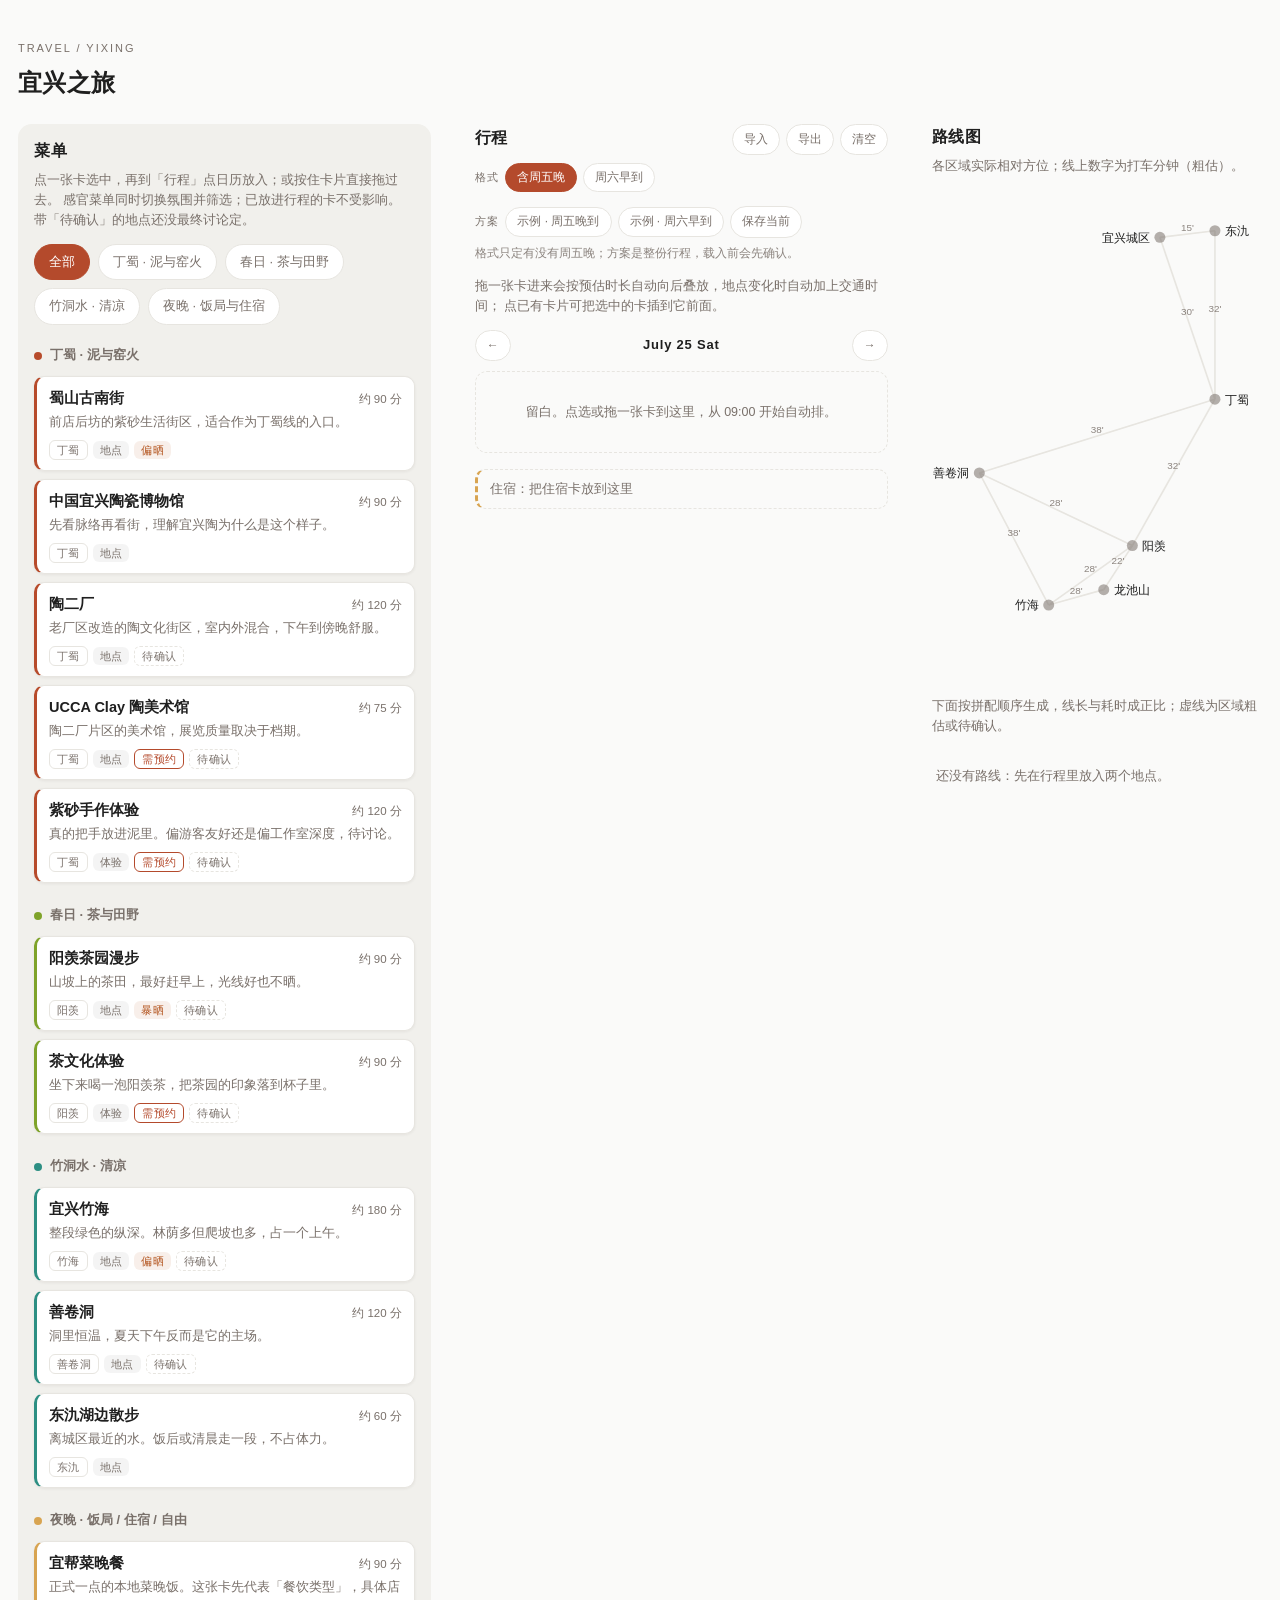
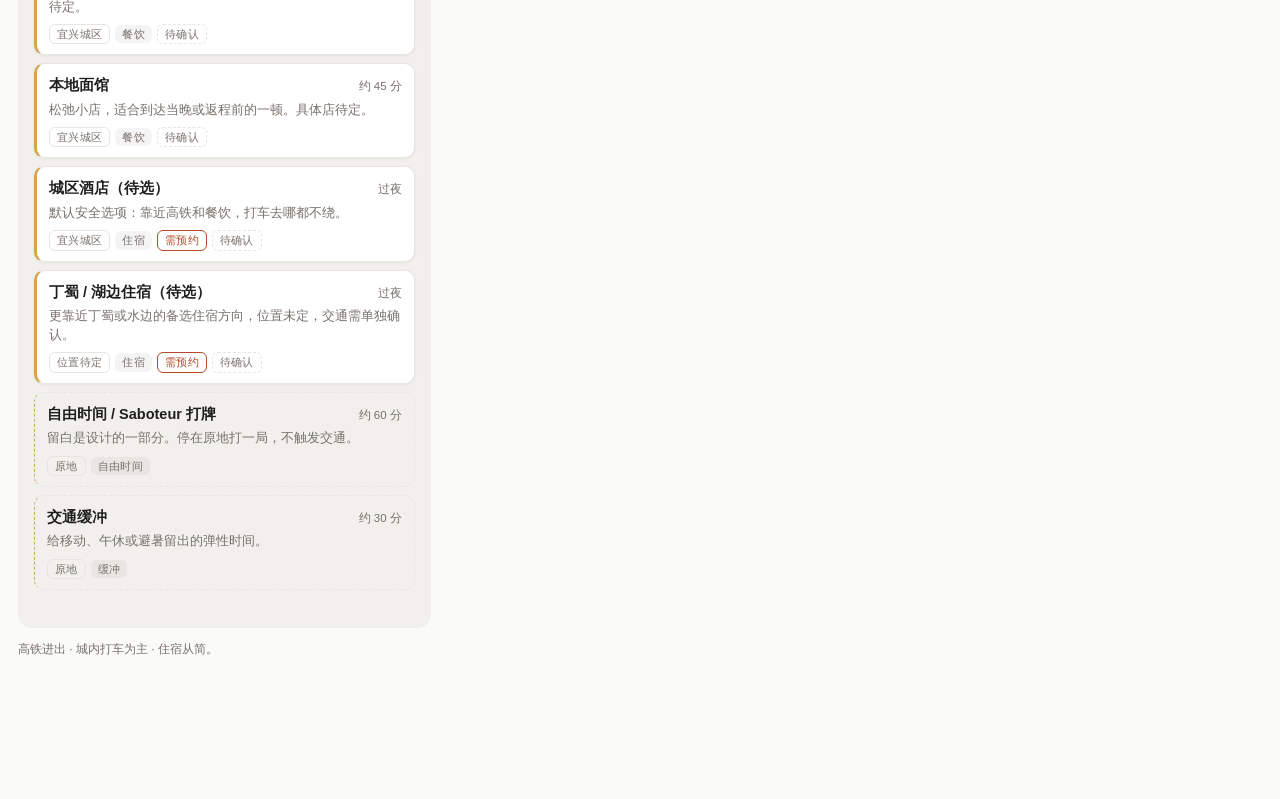
==== yixing/index.html @ 5218bd80 "Give bottom-aligned meta chips breathing room from the block edge Chips no longer sit flush against " ====
<!DOCTYPE html>
<html lang="zh-CN">
<head>
<meta charset="utf-8">
<meta name="viewport" content="width=device-width, initial-scale=1, viewport-fit=cover">
<title>宜兴之旅</title>
<meta name="description" content="宜兴四人行的行程拼配工具：自己选卡、自己拼、看看动线顺不顺。">
<link rel="stylesheet" href="styles.css?v=7">
</head>
<body data-view="intro">

<header class="site-header">
  <div class="container">
    <p class="kicker">travel / yixing</p>
    <h1>宜兴之旅</h1>
  </div>
</header>

<main class="layout container">

  <section id="view-intro" class="view view-intro" aria-label="简介">
    <p class="intro-lead">
      地点、体验、饭局、住宿和留白都做成了卡片，四个人自己拼。
    </p>

    <h2>四种感官入口</h2>
    <ul class="intro-themes">
      <li data-card-theme="dingshu" data-theme-go="dingshu"><strong>丁蜀 · 泥与窑火</strong>紫砂、老街、窑坊</li>
      <li data-card-theme="spring" data-theme-go="spring"><strong>春日 · 茶与田野</strong>阳羡茶、茶园、山坡</li>
      <li data-card-theme="bamboo-water" data-theme-go="bamboo-water"><strong>竹洞水 · 清凉</strong>竹海、溶洞、湖边</li>
      <li data-card-theme="night" data-theme-go="night"><strong>夜晚 · 饭局与住宿</strong>本地菜、夜茶、住宿</li>
    </ul>

    <h2>怎么用</h2>
    <ol class="intro-steps">
      <li>在「菜单」点一张卡，或按住直接拖。</li>
      <li>到「行程」放进日历，时长和交通会自动排。</li>
      <li>在「路线图」看看动线顺不顺；时间都是粗估。</li>
    </ol>
    <button type="button" class="primary-btn" data-goto="pool">开始拼</button>
  </section>

  <section id="view-pool" class="view pool-section" aria-label="菜单">
    <div class="section-head">
      <h2>菜单</h2>
    </div>
    <p class="section-note">
      点一张卡选中，再到「行程」点日历放入；或按住卡片直接拖过去。
      感官菜单同时切换氛围并筛选；已放进行程的卡不受影响。
      带「待确认」的地点还没最终讨论定。
    </p>
    <nav class="theme-menu" id="theme-menu" aria-label="感官菜单">
      <button type="button" data-filter-all>全部</button>
      <button type="button" data-theme-btn="dingshu">丁蜀 · 泥与窑火</button>
      <button type="button" data-theme-btn="spring">春日 · 茶与田野</button>
      <button type="button" data-theme-btn="bamboo-water">竹洞水 · 清凉</button>
      <button type="button" data-theme-btn="night">夜晚 · 饭局与住宿</button>
    </nav>
    <div id="card-pool"></div>
  </section>

  <section id="view-plan" class="view plan-section" aria-label="行程">
    <div class="section-head">
      <h2>行程</h2>
      <div class="plan-actions">
        <button type="button" id="import-btn" class="ghost-btn">导入</button>
        <button type="button" id="export-btn" class="ghost-btn">导出</button>
        <button type="button" id="reset-btn" class="ghost-btn">清空</button>
        <input type="file" id="import-file" accept="application/json,.json" hidden>
      </div>
    </div>
    <div class="template-row">
      <span class="template-label">格式</span>
      <span id="format-buttons">
        <button type="button" data-format="fri">含周五晚</button>
        <button type="button" data-format="sat">周六早到</button>
      </span>
    </div>
    <div class="template-row">
      <span class="template-label">方案</span>
      <span id="preset-buttons"></span>
      <button type="button" id="save-plan-btn" class="ghost-btn">保存当前</button>
      <span class="template-note">格式只定有没有周五晚；方案是整份行程，载入前会先确认。</span>
    </div>
    <p class="section-note">
      拖一张卡进来会按预估时长自动向后叠放，地点变化时自动加上交通时间；
      点已有卡片可把选中的卡插到它前面。
    </p>
    <div class="day-pager">
      <button type="button" class="ghost-btn" data-day-nav="-1" aria-label="前一天">←</button>
      <span id="day-title"></span>
      <button type="button" class="ghost-btn" data-day-nav="1" aria-label="后一天">→</button>
    </div>
    <div id="day-canvas"></div>
  </section>

  <section id="view-graph" class="view graph-section" aria-label="路线图">
    <div class="section-head">
      <h2>路线图</h2>
    </div>
    <div class="region-overview">
      <p class="section-note">各区域实际相对方位；线上数字为打车分钟（粗估）。</p>
      <div id="region-map"></div>
    </div>
    <p class="section-note">下面按拼配顺序生成，线长与耗时成正比；虚线为区域粗估或待确认。</p>
    <div id="route-graph"></div>
    <p id="route-summary" class="route-summary"></p>
  </section>

</main>

<footer class="site-footer container">
  <p>
    高铁进出 · 城内打车为主 · 住宿从简。
  </p>
</footer>

<nav class="tab-bar" id="tab-bar" aria-label="页面切换">
  <button type="button" data-view-btn="intro">简介</button>
  <button type="button" data-view-btn="pool">菜单</button>
  <button type="button" data-view-btn="plan">行程</button>
  <button type="button" data-view-btn="graph">路线图</button>
</nav>

<div id="hint-bar" class="hint-bar" hidden>
  <span id="hint-text"></span>
  <button type="button" class="ghost-btn" data-cancel-selection>取消</button>
</div>

<div id="snackbar" class="snackbar" hidden>
  <span id="snackbar-text"></span>
  <span class="snackbar-actions">
    <button type="button" id="snackbar-undo">撤销</button>
    <button type="button" id="snackbar-back">继续选卡</button>
  </span>
</div>

<div id="toast" class="toast" hidden></div>

<div id="save-overlay" class="overlay" hidden>
  <div class="overlay-panel">
    <h3>保存当前行程</h3>
    <input id="plan-name-input" type="text" maxlength="20" placeholder="给这份行程取个名字">
    <div class="overlay-actions">
      <button type="button" class="ghost-btn" id="save-plan-cancel">取消</button>
      <button type="button" class="primary-btn" id="save-plan-confirm">保存</button>
    </div>
  </div>
</div>

<!-- 数据/逻辑文件带版本参数防缓存；改动这些文件时把 v 一起加一 -->
<script src="data/places.js?v=6"></script>
<script src="data/transport-edges.js?v=6"></script>
<script src="data/blocked-edges.js?v=6"></script>
<script src="data/presets.js?v=6"></script>
<script src="data/region-times.js?v=6"></script>
<script src="app.js?v=6"></script>
</body>
</html>
---- yixing/styles.css ----
/* 宜兴之旅 —— 主题与版式
   页面基调是素色（近白）；四个感官主题只作用于菜单（卡片池）区域，
   由该区域元素上的 [data-theme] + CSS variables 驱动。
   色板出自 docs/static-interaction-model.md（做了对比度微调）。 */

:root {
  /* 卡片主题固定色（不随区域主题变化） */
  --c-dingshu: #b74b2b;
  --c-spring: #7fa32a;
  --c-bamboo: #2d8f83;
  --c-night: #d8a451;

  /* 素色基调（近白） */
  --bg: #fafaf9;
  --text: #1f1f1f;
  --accent: #b44a2c;
  --surface: #ffffff;
  --muted: #79706a;
  --line: #e7e5e0;
  --chip-bg: rgba(0, 0, 0, 0.045);
  --warn: #b3541e;
  --warn-bg: rgba(179, 84, 30, 0.09);
  --shadow: 0 1px 3px rgba(30, 20, 10, 0.06);
}

[data-theme="dingshu"] {
  --bg: #f7eee7;
  --text: #26201b;
  --accent: #b74b2b;
  --surface: #fffaf6;
  --muted: #8a7568;
  --line: #e9d9cd;
}

[data-theme="spring"] {
  --bg: #f4f6df;
  --text: #252a19;
  --accent: #7fa32a;
  --surface: #fcfdf3;
  --muted: #7f865f;
  --line: #e2e6c6;
}

[data-theme="bamboo-water"] {
  --bg: #edf5f2;
  --text: #1d2c29;
  --accent: #2d8f83;
  --surface: #f9fcfb;
  --muted: #64807a;
  --line: #d6e5e0;
}

[data-theme="night"] {
  --bg: #181715;
  --text: #f4efe7;
  --accent: #d8a451;
  --surface: #221f1b;
  --muted: #a2947f;
  --line: #383329;
  --chip-bg: rgba(255, 255, 255, 0.07);
  --warn: #e0904f;
  --warn-bg: rgba(224, 144, 79, 0.14);
  --shadow: 0 1px 3px rgba(0, 0, 0, 0.4);
}

/* 卡片固定主题色映射 */
[data-card-theme="dingshu"] { --card-accent: var(--c-dingshu); }
[data-card-theme="spring"] { --card-accent: var(--c-spring); }
[data-card-theme="bamboo-water"] { --card-accent: var(--c-bamboo); }
[data-card-theme="night"] { --card-accent: var(--c-night); }

/* ---------- 基础 ---------- */

* { box-sizing: border-box; }

html { -webkit-text-size-adjust: 100%; }

body {
  margin: 0;
  font-family: -apple-system, BlinkMacSystemFont, "PingFang SC", "Noto Sans SC",
    "Microsoft YaHei", "Helvetica Neue", Arial, sans-serif;
  background: var(--bg);
  color: var(--text);
  font-size: 15px;
  line-height: 1.6;
  transition: background-color 0.45s ease, color 0.45s ease;
  /* 移动端：给底部 tab 栏 + hint/snackbar 留空间 */
  padding-bottom: calc(136px + env(safe-area-inset-bottom, 0px));
}

.container {
  max-width: 640px;
  margin: 0 auto;
  padding-left: 18px;
  padding-right: 18px;
}

h1, h2, h3 { font-weight: 600; margin: 0; }

button {
  font: inherit;
  color: inherit;
  background: none;
  border: none;
  cursor: pointer;
  -webkit-tap-highlight-color: transparent;
}

/* ---------- 页头 ---------- */

.site-header { padding-top: 40px; }

.kicker {
  margin: 0 0 6px;
  font-size: 11px;
  letter-spacing: 0.18em;
  text-transform: uppercase;
  color: var(--muted);
}

.site-header h1 { font-size: 24px; letter-spacing: 0.02em; }

/* ---------- 感官菜单（卡片池视图内：主题切换 + 筛选） ---------- */

.theme-menu {
  display: flex;
  gap: 8px;
  overflow-x: auto;
  margin-bottom: 16px;
  padding-bottom: 4px;
  -webkit-overflow-scrolling: touch;
  scrollbar-width: none;
}
.theme-menu::-webkit-scrollbar { display: none; }

.theme-menu button {
  flex: 0 0 auto;
  padding: 7px 14px;
  border-radius: 999px;
  border: 1px solid var(--line);
  background: var(--surface);
  font-size: 13px;
  color: var(--muted);
  transition: background-color 0.25s ease, color 0.25s ease, border-color 0.25s ease;
}

.theme-menu button:hover { border-color: var(--accent); }

.theme-menu button[aria-pressed="true"] {
  background: var(--accent);
  border-color: var(--accent);
  color: #fff;
}
[data-theme="night"] .theme-menu button[aria-pressed="true"] { color: #181715; }

/* ---------- 布局 ---------- */

.layout { padding-top: 22px; }

.section-head {
  display: flex;
  align-items: baseline;
  justify-content: space-between;
  gap: 12px;
  flex-wrap: wrap;
}

.section-head h2 { font-size: 16px; letter-spacing: 0.04em; }

.section-note {
  margin: 6px 0 14px;
  font-size: 12.5px;
  color: var(--muted);
}

.pool-section { margin-bottom: 40px; }
.plan-section { margin-bottom: 40px; }
.graph-section { margin-bottom: 48px; }

/* （视图系统的响应式规则在文件末尾，需要排在组件规则之后才能正确覆盖） */

/* ---------- 菜单（卡片池）：唯一带感官主题的区域 ---------- */

#view-pool {
  border-radius: 14px;
  padding: 14px 16px 16px;
  /* 「全部」时也有面板：比页面底色深一档的同色系 */
  background: #f1f0ec;
  transition: background-color 0.45s ease, color 0.45s ease;
}

#view-pool[data-theme] {
  background: var(--bg);
  color: var(--text); /* night 等深色主题需要跟着换文字色 */
}

.pool-group { margin-bottom: 22px; }

.pool-group-title {
  display: flex;
  align-items: center;
  gap: 8px;
  font-size: 13px;
  font-weight: 600;
  color: var(--muted);
  margin-bottom: 10px;
}

.pool-group-title::before {
  content: "";
  width: 8px;
  height: 8px;
  border-radius: 50%;
  background: var(--card-accent, var(--accent));
}

.pool-cards { display: grid; gap: 8px; }

.card {
  background: var(--surface);
  border: 1px solid var(--line);
  border-left: 3px solid var(--card-accent, var(--line));
  border-radius: 10px;
  padding: 10px 12px;
  box-shadow: var(--shadow);
  user-select: none;
  -webkit-user-select: none;
  -webkit-touch-callout: none;
  touch-action: pan-y;
  transition: border-color 0.2s ease, opacity 0.2s ease, transform 0.15s ease;
}

.card:hover { transform: translateY(-1px); }

.card--selected {
  border-color: var(--accent);
  outline: 2px solid var(--accent);
  outline-offset: 0;
}

.card--assigned { opacity: 0.5; }

.card--light {
  background: transparent;
  border-style: dashed;
  border-left-width: 1px;
  box-shadow: none;
}

.card-top {
  display: flex;
  align-items: baseline;
  justify-content: space-between;
  gap: 10px;
}

.card-title { font-size: 14.5px; font-weight: 600; }

.card-duration {
  flex: 0 0 auto;
  font-size: 11.5px;
  color: var(--muted);
  font-variant-numeric: tabular-nums;
}

.card-summary {
  margin: 3px 0 7px;
  font-size: 12.5px;
  color: var(--muted);
  line-height: 1.55;
}

.card-meta {
  display: flex;
  flex-wrap: wrap;
  gap: 5px;
  align-items: center;
}

.chip, .badge {
  display: inline-block;
  font-size: 10.5px;
  line-height: 1;
  padding: 4px 7px;
  border-radius: 6px;
  letter-spacing: 0.03em;
}

.chip { background: var(--chip-bg); color: var(--muted); }

.chip-loc { border: 1px solid var(--line); background: transparent; }

.badge-res {
  color: var(--accent);
  border: 1px solid var(--accent);
  background: transparent;
}

.badge-heat { color: var(--warn); background: var(--warn-bg); }

.badge-tbc {
  color: var(--muted);
  border: 1px dashed var(--line);
  background: transparent;
}

.chip-assigned { color: var(--accent); background: transparent; padding-left: 0; }

/* ---------- 行程日历（自动叠放 + 翻天） ---------- */

.day-pager {
  display: flex;
  align-items: center;
  justify-content: space-between;
  gap: 8px;
  margin: 4px 0 10px;
}

#day-title {
  font-size: 13px;
  font-weight: 600;
  letter-spacing: 0.06em;
}

.day-pager button:disabled { opacity: 0.3; cursor: default; }

#day-canvas {
  display: flex;
  flex-direction: column;
  gap: 6px;
  min-height: 220px;
  border-radius: 12px;
}

#day-canvas.drop-hint,
.drop-hint {
  outline: 2px dashed var(--accent);
  outline-offset: 4px;
}

.cal-event {
  position: relative; /* 移出按钮以块为参照定位 */
  background: var(--surface);
  border: 1px solid var(--line);
  border-left: 3px solid var(--card-accent, var(--line));
  border-radius: 10px;
  padding: 8px 12px;
  box-shadow: var(--shadow);
  display: flex;
  flex-direction: column;
  gap: 2px;
  user-select: none;
  -webkit-user-select: none;
  -webkit-touch-callout: none;
  touch-action: pan-y;
}

/* 块按时长拉高后：属性标签沉向底部，但与下边框保持和左侧一致的间距（8+4=12px） */
.cal-event .card-meta { margin-top: auto; padding-top: 6px; margin-bottom: 4px; }

.cal-event .slot-remove {
  position: absolute;
  top: 7px;
  right: 7px;
}

/* 插入位置提示：上缘出现一条 accent 线 */
.cal-event--before { box-shadow: 0 -3px 0 0 var(--accent), var(--shadow); }

.cal-event.card--selected { outline: 2px solid var(--accent); }

.cal-event-head {
  display: flex;
  justify-content: space-between;
  align-items: baseline;
  gap: 8px;
  padding-right: 48px; /* 给右上角的移出按钮让位 */
}

.cal-time {
  font-size: 11.5px;
  color: var(--muted);
  font-variant-numeric: tabular-nums;
}

.cal-event-title { font-size: 14px; font-weight: 600; }

.cal-travel {
  margin-left: 22px;
  padding: 2px 0 2px 10px;
  border-left: 2px solid var(--line);
  color: var(--muted);
  font-size: 11.5px;
  display: flex;
  align-items: center;
}

.cal-travel--est { border-left-style: dashed; }

.cal-travel--broken {
  border-left-color: var(--warn);
  color: var(--warn);
}

.cal-empty {
  margin: 0;
  border: 1px dashed var(--line);
  border-radius: 12px;
  padding: 30px 14px;
  text-align: center;
  color: var(--muted);
  font-size: 12.5px;
}

.cal-summary {
  margin: 4px 0 0;
  font-size: 12px;
  color: var(--muted);
}

.cal-summary--warn { color: var(--warn); }

.cal-stay {
  margin-top: 10px;
  background: var(--surface);
  border: 1px solid var(--line);
  border-left: 3px solid var(--c-night);
  border-radius: 10px;
  padding: 9px 12px;
  display: flex;
  justify-content: space-between;
  align-items: center;
  gap: 8px;
  font-size: 13px;
  user-select: none;
  -webkit-user-select: none;
  -webkit-touch-callout: none;
  touch-action: pan-y;
}

.cal-stay--empty {
  background: transparent;
  border-style: dashed;
  color: var(--muted);
  font-size: 12.5px;
}

.cal-stay.card--selected { outline: 2px solid var(--accent); }

.cal-stay-title { font-weight: 600; }

.slot-remove {
  font-size: 11px;
  color: var(--muted);
  padding: 4px 8px;
  border-radius: 6px;
  border: 1px solid var(--line);
  flex: 0 0 auto;
}
.slot-remove:hover { color: var(--warn); border-color: var(--warn); }

/* ---------- preset / 操作按钮 ---------- */

.plan-actions { display: flex; gap: 6px; flex-wrap: wrap; }

.plan-actions button, .ghost-btn {
  font-size: 12px;
  padding: 5px 11px;
  border-radius: 999px;
  border: 1px solid var(--line);
  background: var(--surface);
  color: var(--muted);
  transition: border-color 0.2s ease, color 0.2s ease;
}

.plan-actions button:hover, .ghost-btn:hover { border-color: var(--accent); color: var(--accent); }

/* 模板行：preset 是起点不是答案，放在行程标题下、用小字说明 */
.template-row {
  display: flex;
  align-items: center;
  flex-wrap: wrap;
  gap: 6px;
  margin: 8px 0 14px;
}

.template-label {
  font-size: 11px;
  letter-spacing: 0.12em;
  color: var(--muted);
}

.template-row #preset-buttons,
.template-row #format-buttons { display: inline-flex; flex-wrap: wrap; gap: 6px; align-items: center; }

.template-row #preset-buttons button,
.template-row #format-buttons button {
  font-size: 12px;
  padding: 4px 11px;
  border-radius: 999px;
  border: 1px solid var(--line);
  background: var(--surface);
  color: var(--muted);
  transition: border-color 0.2s ease, color 0.2s ease, background-color 0.2s ease;
}

.template-row #preset-buttons button:hover,
.template-row #format-buttons button:hover { border-color: var(--accent); color: var(--accent); }

.template-row #format-buttons button[aria-pressed="true"] {
  background: var(--accent);
  border-color: var(--accent);
  color: #fff;
}

.saved-plan { display: inline-flex; align-items: center; }

.saved-plan-del {
  font-size: 12px;
  color: var(--muted);
  padding: 4px 5px;
}
.saved-plan-del:hover { color: var(--warn); }

.template-note {
  flex-basis: 100%;
  font-size: 11.5px;
  color: var(--muted);
  opacity: 0.85;
}

/* ---------- 区域概览图（SVG，相对位置 + 时距连线） ---------- */

.region-overview { margin-bottom: 22px; }

.region-map-svg {
  display: block;
  width: 100%; /* 占满整列，viewBox 按真实纵横比 */
}

.region-map-line {
  stroke: var(--line);
  stroke-width: 1.5;
}

.region-map-time {
  font-size: 9px;
  fill: var(--muted);
  text-anchor: middle;
  opacity: 0.85;
}

.region-map-node circle {
  fill: var(--muted);
  opacity: 0.55;
  transition: fill 0.25s ease, opacity 0.25s ease;
}

.region-map-node text {
  font-size: 11px;
  fill: var(--text);
}

.region-map-node.on circle {
  fill: var(--accent);
  opacity: 1;
}

.region-map-node.on text { font-weight: 600; }

/* ---------- 路线图（普通 HTML，flex column） ---------- */

#route-graph { padding: 4px 0 0 4px; }

.graph-empty { font-size: 12.5px; color: var(--muted); }

.graph-node {
  display: flex;
  align-items: center;
  gap: 10px;
  cursor: pointer;
}

.graph-dot {
  flex: 0 0 auto;
  width: 12px;
  height: 12px;
  border-radius: 50%;
  background: var(--card-accent, var(--accent));
  margin-left: 1px;
}

.graph-dot.imp-1 { width: 8px; height: 8px; margin-left: 3px; }
.graph-dot.imp-2 { width: 10px; height: 10px; margin-left: 2px; }
.graph-dot.imp-3 { width: 14px; height: 14px; margin-left: 0; }

.graph-node-text { display: flex; align-items: baseline; gap: 8px; flex-wrap: wrap; }

.graph-node-label { font-size: 14px; font-weight: 600; }

.graph-node-slot { font-size: 11px; color: var(--muted); }

.graph-edge {
  position: relative;
  margin-left: 7px;
}

.graph-edge-line {
  position: absolute;
  left: 0;
  top: 2px;
  bottom: 2px;
  width: 2px;
  border-radius: 2px;
  background: var(--line);
}

.graph-edge-label {
  position: absolute;
  left: 16px;
  top: 50%;
  transform: translateY(-50%);
  font-size: 11.5px;
  color: var(--muted);
  white-space: nowrap;
}

.graph-edge--heavy .graph-edge-line { background: var(--warn); opacity: 0.55; }
.graph-edge--heavy .graph-edge-label { color: var(--warn); }

/* 区域粗估段：虚线，与确认直连区分 */
.graph-edge--region .graph-edge-line {
  width: 0;
  background: none;
  border-left: 2px dashed var(--line);
}
.graph-edge--region.graph-edge--heavy .graph-edge-line { border-left-color: var(--warn); }

.graph-break {
  margin-left: 7px;
  border-left: 2px dashed var(--warn);
  padding: 10px 0 10px 16px;
  min-height: 44px;
  display: flex;
  flex-direction: column;
  justify-content: center;
}

.graph-break strong {
  font-size: 12px;
  color: var(--warn);
  font-weight: 600;
}

.graph-break span {
  font-size: 11.5px;
  color: var(--muted);
  max-width: 30em;
}

.route-summary {
  margin: 14px 0 0;
  font-size: 12.5px;
  color: var(--muted);
}

/* ---------- 页脚 ---------- */

.site-footer {
  padding-bottom: 40px;
  font-size: 12px;
  color: var(--muted);
}

/* ---------- hint bar / toast ---------- */

.hint-bar {
  position: fixed;
  left: 12px;
  right: 12px;
  bottom: calc(74px + env(safe-area-inset-bottom, 0px)); /* tab 栏之上 */
  z-index: 40;
  display: flex;
  align-items: center;
  justify-content: space-between;
  gap: 10px;
  max-width: 616px;
  margin: 0 auto;
  padding: 10px 14px;
  border-radius: 12px;
  background: var(--surface);
  border: 1px solid var(--accent);
  box-shadow: 0 4px 18px rgba(0, 0, 0, 0.14);
  font-size: 13px;
}

.hint-bar[hidden] { display: none; }

.toast {
  position: fixed;
  left: 50%;
  bottom: calc(138px + env(safe-area-inset-bottom, 0px)); /* tab 栏与 hint/snackbar 之上 */
  transform: translateX(-50%);
  z-index: 50;
  max-width: 86vw;
  padding: 9px 16px;
  border-radius: 999px;
  background: var(--text);
  color: var(--bg);
  font-size: 12.5px;
  box-shadow: 0 4px 14px rgba(0, 0, 0, 0.2);
  transition: opacity 0.25s ease;
}

.toast[hidden] { display: none; }

.toast--warn { background: var(--warn); color: #fff; }

/* ---------- 简介视图 ---------- */

.view-intro { max-width: 34em; }

.intro-lead {
  margin: 4px 0 12px;
  font-size: 16.5px;
  line-height: 1.75;
}

.view-intro > p { font-size: 13.5px; color: var(--muted); }

.view-intro h2 {
  margin: 24px 0 10px;
  font-size: 13px;
  letter-spacing: 0.08em;
  color: var(--muted);
}

.intro-themes {
  list-style: none;
  margin: 0;
  padding: 0;
  display: grid;
  gap: 8px;
}

.intro-themes li {
  display: flex;
  align-items: baseline;
  gap: 10px;
  font-size: 13.5px;
  color: var(--muted);
  cursor: pointer; /* 可点：切主题 + 筛选卡片池并跳转 */
}

.intro-themes li:hover strong,
.intro-themes li:active strong { color: var(--accent); }

.intro-themes li::before {
  content: "";
  flex: 0 0 auto;
  width: 10px;
  height: 10px;
  border-radius: 50%;
  background: var(--card-accent, var(--accent));
  transform: translateY(1px);
}

.intro-themes strong {
  flex: 0 0 auto;
  color: var(--text);
  font-weight: 600;
  margin-right: 2px;
}

.intro-steps {
  margin: 0;
  padding-left: 1.3em;
  font-size: 13.5px;
  display: grid;
  gap: 6px;
}

.intro-note {
  margin: 14px 0 24px;
  font-size: 12.5px;
  color: var(--muted);
}

.primary-btn {
  background: var(--accent);
  color: #fff;
  padding: 10px 24px;
  border-radius: 999px;
  font-size: 14px;
  font-weight: 600;
  transition: opacity 0.2s ease;
}
.primary-btn:hover { opacity: 0.88; }
[data-theme="night"] .primary-btn { color: #181715; }

/* ---------- 底部 tab 栏（移动端） ---------- */

.tab-bar {
  position: fixed;
  left: 0;
  right: 0;
  bottom: 0;
  z-index: 45;
  display: grid;
  grid-template-columns: repeat(4, 1fr);
  gap: 4px;
  background: var(--surface);
  border-top: 1px solid var(--line);
  padding: 6px 10px calc(6px + env(safe-area-inset-bottom, 0px));
  transition: background-color 0.45s ease;
}

.tab-bar button {
  font-size: 12px;
  padding: 9px 2px;
  border-radius: 8px;
  color: var(--muted);
  transition: color 0.2s ease, background-color 0.2s ease;
}

.tab-bar button[aria-pressed="true"] {
  color: var(--accent);
  font-weight: 600;
  background: var(--chip-bg);
}

/* ---------- snackbar（放卡后的撤销 / 继续选卡） ---------- */

.snackbar {
  position: fixed;
  left: 12px;
  right: 12px;
  bottom: calc(74px + env(safe-area-inset-bottom, 0px));
  z-index: 48;
  display: flex;
  align-items: center;
  justify-content: space-between;
  gap: 10px;
  max-width: 616px;
  margin: 0 auto;
  padding: 10px 12px 10px 14px;
  border-radius: 12px;
  background: var(--text);
  color: var(--bg);
  font-size: 13px;
  box-shadow: 0 4px 18px rgba(0, 0, 0, 0.2);
}

.snackbar[hidden] { display: none; }

.snackbar--warn { background: var(--warn); color: #fff; }

.snackbar-actions { display: flex; gap: 6px; flex: 0 0 auto; }

.snackbar-actions button {
  font-size: 12.5px;
  font-weight: 600;
  padding: 5px 11px;
  border-radius: 999px;
  border: 1px solid currentColor;
  color: inherit;
}

/* ---------- 拖拽 ---------- */

.drag-ghost {
  position: fixed;
  left: 0;
  top: 0;
  z-index: 60;
  pointer-events: none;
  display: flex;
  flex-direction: column;
  justify-content: space-between;
  align-items: flex-start;
  padding: 8px 14px;
  border-radius: 10px;
  background: var(--surface);
  border: 1px solid var(--accent);
  box-shadow: 0 6px 20px rgba(0, 0, 0, 0.18);
  font-size: 13px;
  font-weight: 600;
  max-width: 60vw;
  overflow: hidden;
  /* 高度按卡片时长在网格里的占位伸展（liftDrag 里实测行高） */
  transition: height 0.28s cubic-bezier(0.2, 0.7, 0.3, 1);
}

.drag-ghost-title {
  overflow: hidden;
  text-overflow: ellipsis;
  white-space: nowrap;
  max-width: 100%;
}

.drag-ghost-dur {
  font-size: 11px;
  font-weight: 400;
  color: var(--muted);
}

/* ---------- 保存方案的取名弹窗 ---------- */

.overlay {
  position: fixed;
  inset: 0;
  z-index: 80;
  background: rgba(0, 0, 0, 0.35);
  display: flex;
  align-items: center;
  justify-content: center;
  padding: 24px;
}

.overlay[hidden] { display: none; }

.overlay-panel {
  background: var(--surface);
  border-radius: 14px;
  padding: 18px 18px 16px;
  width: 100%;
  max-width: 340px;
  box-shadow: 0 12px 40px rgba(0, 0, 0, 0.25);
  display: flex;
  flex-direction: column;
  gap: 12px;
}

.overlay-panel h3 { font-size: 15px; }

.overlay-panel input {
  font: inherit;
  padding: 9px 12px;
  border: 1px solid var(--line);
  border-radius: 8px;
  background: var(--bg);
  color: inherit;
}

.overlay-panel input:focus {
  outline: 2px solid var(--accent);
  border-color: var(--accent);
}

.overlay-actions {
  display: flex;
  justify-content: flex-end;
  gap: 8px;
}

/* 选卡后飞向底部悬置区的影子 */
.fly-ghost {
  position: fixed;
  z-index: 70;
  pointer-events: none;
  margin: 0;
  opacity: 0.9;
  transition: transform 0.38s cubic-bezier(0.2, 0.7, 0.3, 1), opacity 0.38s ease;
}

body.drag-active { cursor: grabbing; }

body.drag-active #day-canvas {
  outline: 1px dashed var(--line);
  outline-offset: 6px;
}

.drag-source { opacity: 0.35; }

/* ---------- 视图系统 ----------
   移动端：四个子页（简介 / 卡片池 / 行程拼配 / 路线图）由 body[data-view] 切换，
   底部 tab 栏导航；桌面端：tab 栏隐藏，三栏并排，简介由页头 tagline 承担。
   注意：必须排在组件规则之后，同等特异性下靠顺序覆盖。 */

@media (max-width: 1023px) {
  /* 菜单面板在移动端整幅铺开 */
  #view-pool {
    margin-left: -18px;
    margin-right: -18px;
    border-radius: 0;
    padding: 14px 18px 18px;
  }

  .view { display: none; }
  body[data-view="intro"] #view-intro,
  body[data-view="pool"] #view-pool,
  body[data-view="plan"] #view-plan,
  body[data-view="graph"] #view-graph {
    display: block;
    animation: view-fade 0.22s ease; /* display 切换时重放，形成轻微淡入 */
  }
}

@keyframes view-fade {
  from { opacity: 0; transform: translateY(4px); }
  to { opacity: 1; transform: none; }
}

@media (min-width: 1024px) {
  body { padding-bottom: 88px; }
  .container { max-width: 1520px; }
  .layout {
    display: grid;
    grid-template-columns: minmax(0, 10fr) minmax(0, 10fr) minmax(0, 8fr);
    gap: 44px;
    align-items: start;
  }
  #view-intro { display: none; } /* 简介内容桌面端已由页头 tagline 与各区说明覆盖 */
  .tab-bar { display: none; }
  /* 桌面列宽有限：感官菜单换行铺开，避免横向滚动被右缘截断 */
  .theme-menu { flex-wrap: wrap; overflow-x: visible; }
  .snackbar { display: none; } /* snackbar 是移动端机制，桌面走 toast */
  .pool-section, .plan-section, .graph-section { margin-bottom: 0; }
  .hint-bar { bottom: calc(12px + env(safe-area-inset-bottom, 0px)); }
  .toast { bottom: calc(76px + env(safe-area-inset-bottom, 0px)); }
}

/* 动效克制：尊重系统减少动效偏好 */
@media (prefers-reduced-motion: reduce) {
  * { transition: none !important; animation: none !important; }
}
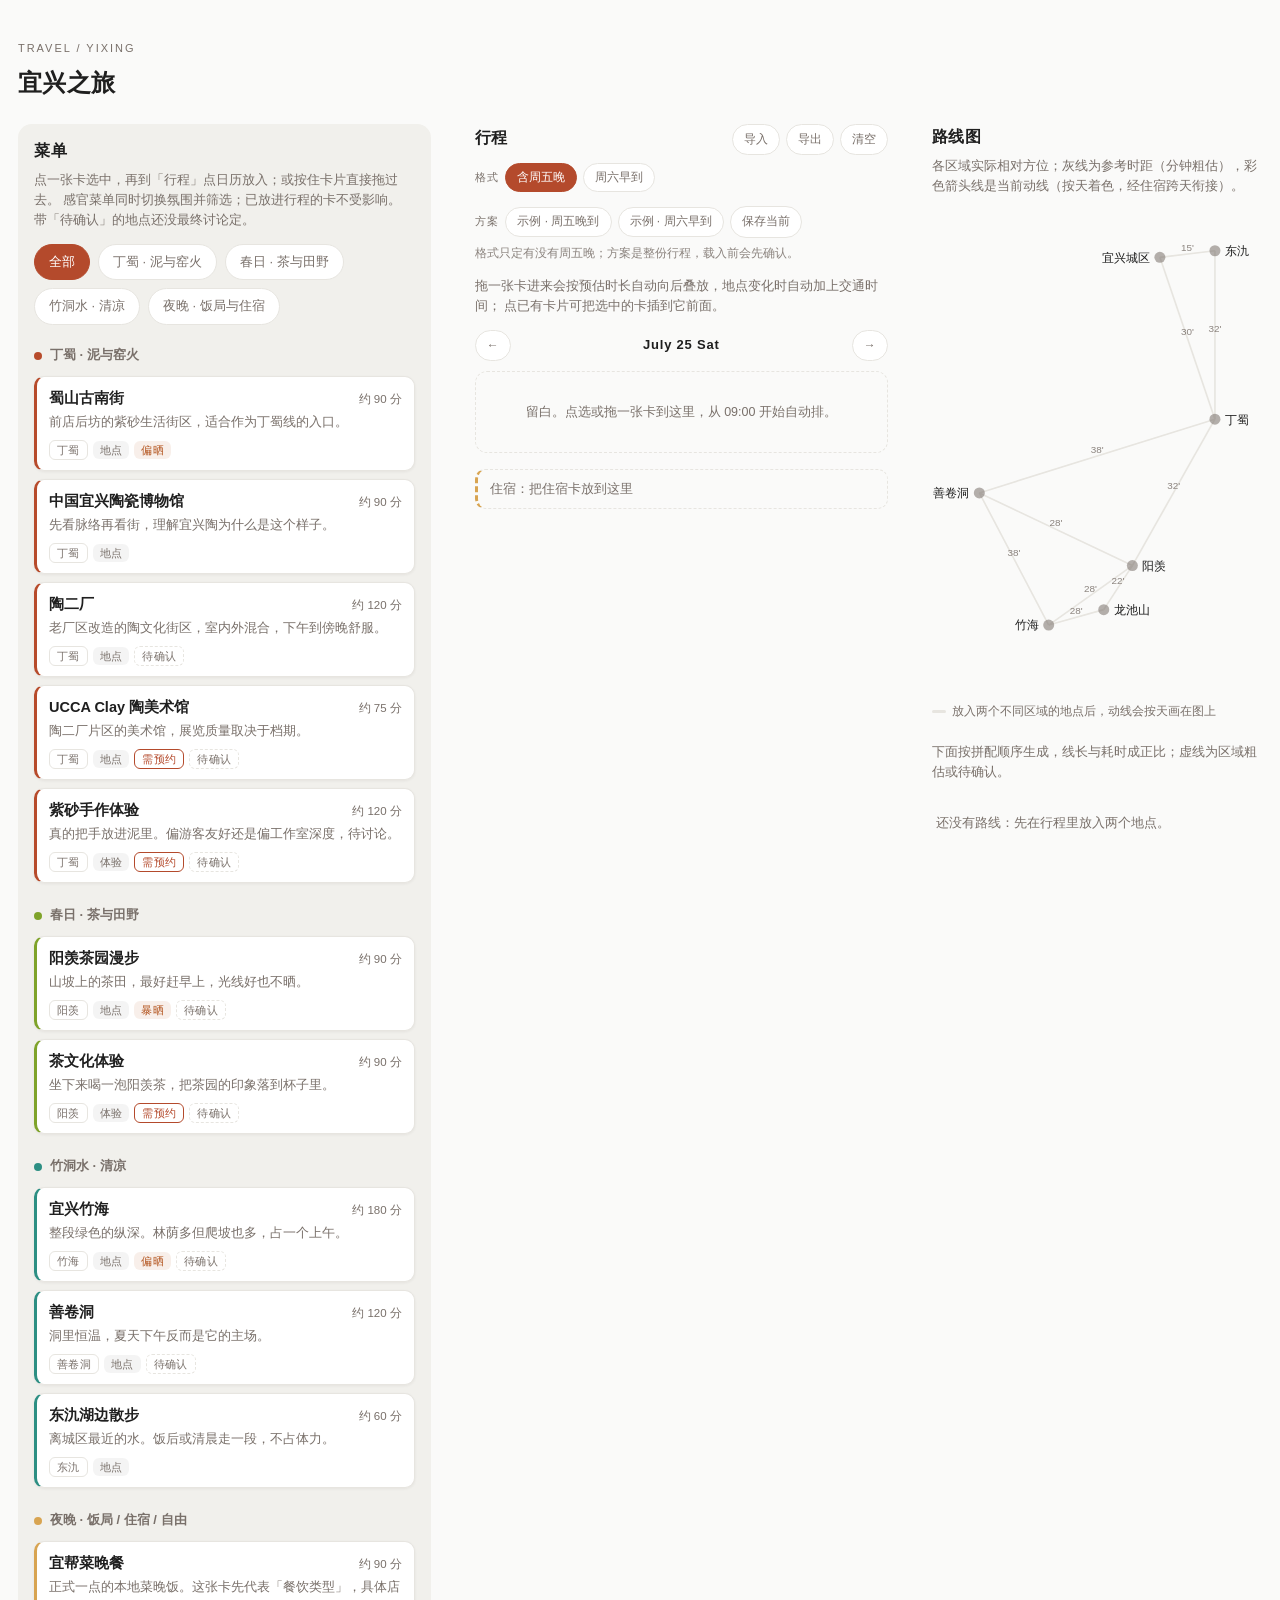
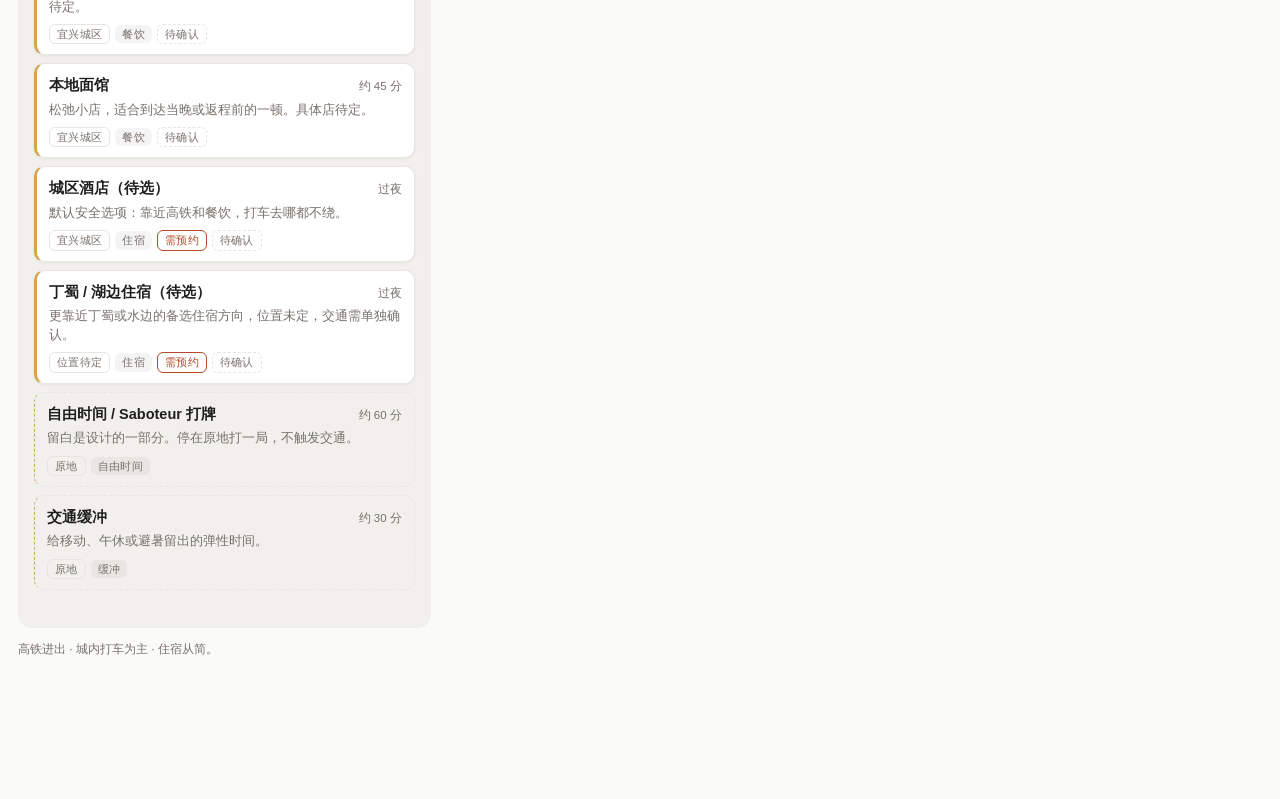
==== commit ecab1624: "Draw the itinerary flow on the 2D overview map, colored per day - Each day's visited regions (consec" ====
--- a/yixing/index.html
+++ b/yixing/index.html
@@ -5,7 +5,7 @@
 <meta name="viewport" content="width=device-width, initial-scale=1, viewport-fit=cover">
 <title>宜兴之旅</title>
 <meta name="description" content="宜兴四人行的行程拼配工具：自己选卡、自己拼、看看动线顺不顺。">
-<link rel="stylesheet" href="styles.css?v=7">
+<link rel="stylesheet" href="styles.css?v=9">
 </head>
 <body data-view="intro">
 
@@ -99,8 +99,9 @@
       <h2>路线图</h2>
     </div>
     <div class="region-overview">
-      <p class="section-note">各区域实际相对方位；线上数字为打车分钟（粗估）。</p>
+      <p class="section-note">各区域实际相对方位；灰线为参考时距（分钟粗估），彩色箭头线是当前动线（按天着色，经住宿跨天衔接）。</p>
       <div id="region-map"></div>
+      <div id="region-legend" class="region-legend"></div>
     </div>
     <p class="section-note">下面按拼配顺序生成，线长与耗时成正比；虚线为区域粗估或待确认。</p>
     <div id="route-graph"></div>
@@ -149,11 +150,11 @@
 </div>
 
 <!-- 数据/逻辑文件带版本参数防缓存；改动这些文件时把 v 一起加一 -->
-<script src="data/places.js?v=6"></script>
-<script src="data/transport-edges.js?v=6"></script>
-<script src="data/blocked-edges.js?v=6"></script>
-<script src="data/presets.js?v=6"></script>
-<script src="data/region-times.js?v=6"></script>
-<script src="app.js?v=6"></script>
+<script src="data/places.js?v=9"></script>
+<script src="data/transport-edges.js?v=9"></script>
+<script src="data/blocked-edges.js?v=9"></script>
+<script src="data/presets.js?v=9"></script>
+<script src="data/region-times.js?v=9"></script>
+<script src="app.js?v=9"></script>
 </body>
 </html>
--- a/yixing/styles.css
+++ b/yixing/styles.css
@@ -513,14 +513,30 @@
   color: #fff;
 }
 
-.saved-plan { display: inline-flex; align-items: center; }
-
-.saved-plan-del {
+/* 用户保存的方案：整体是一颗药丸，标题和删除叉都在里面 */
+.template-row #preset-buttons .saved-plan {
+  display: inline-flex;
+  align-items: center;
+  border: 1px solid var(--line);
+  border-radius: 999px;
+  background: var(--surface);
+  transition: border-color 0.2s ease;
+}
+.template-row #preset-buttons .saved-plan:hover { border-color: var(--accent); }
+
+.template-row #preset-buttons .saved-plan button {
+  border: none;
+  background: transparent;
+  border-radius: 0;
+  padding: 4px 3px 4px 11px;
+}
+
+.template-row #preset-buttons .saved-plan .saved-plan-del {
+  padding: 4px 10px 4px 3px;
   font-size: 12px;
   color: var(--muted);
-  padding: 4px 5px;
-}
-.saved-plan-del:hover { color: var(--warn); }
+}
+.template-row #preset-buttons .saved-plan .saved-plan-del:hover { color: var(--warn); }
 
 .template-note {
   flex-basis: 100%;
@@ -567,6 +583,47 @@
 }
 
 .region-map-node.on text { font-weight: 600; }
+
+/* 动线：按天着色的方向路线（arrival 暖灰，Day 1/2/3 用卡片主题色） */
+.region-route {
+  fill: none;
+  stroke-width: 2.2;
+  stroke-linecap: round;
+  opacity: 0.85;
+}
+.region-route--arrival { stroke: #a89c8e; }
+.region-route--d1 { stroke: var(--c-dingshu); }
+.region-route--d2 { stroke: var(--c-bamboo); }
+.region-route--d3 { stroke: var(--c-night); }
+
+.region-arrow { opacity: 0.9; }
+.region-arrow--arrival { fill: #a89c8e; }
+.region-arrow--d1 { fill: var(--c-dingshu); }
+.region-arrow--d2 { fill: var(--c-bamboo); }
+.region-arrow--d3 { fill: var(--c-night); }
+
+.region-legend {
+  display: flex;
+  flex-wrap: wrap;
+  gap: 12px;
+  margin: 8px 0 0;
+  font-size: 11.5px;
+  color: var(--muted);
+}
+
+.region-legend-item { display: inline-flex; align-items: center; gap: 6px; }
+
+.region-legend-item::before {
+  content: "";
+  width: 14px;
+  height: 3px;
+  border-radius: 2px;
+  background: var(--line);
+}
+.region-legend--arrival::before { background: #a89c8e; }
+.region-legend--d1::before { background: var(--c-dingshu); }
+.region-legend--d2::before { background: var(--c-bamboo); }
+.region-legend--d3::before { background: var(--c-night); }
 
 /* ---------- 路线图（普通 HTML，flex column） ---------- */
 
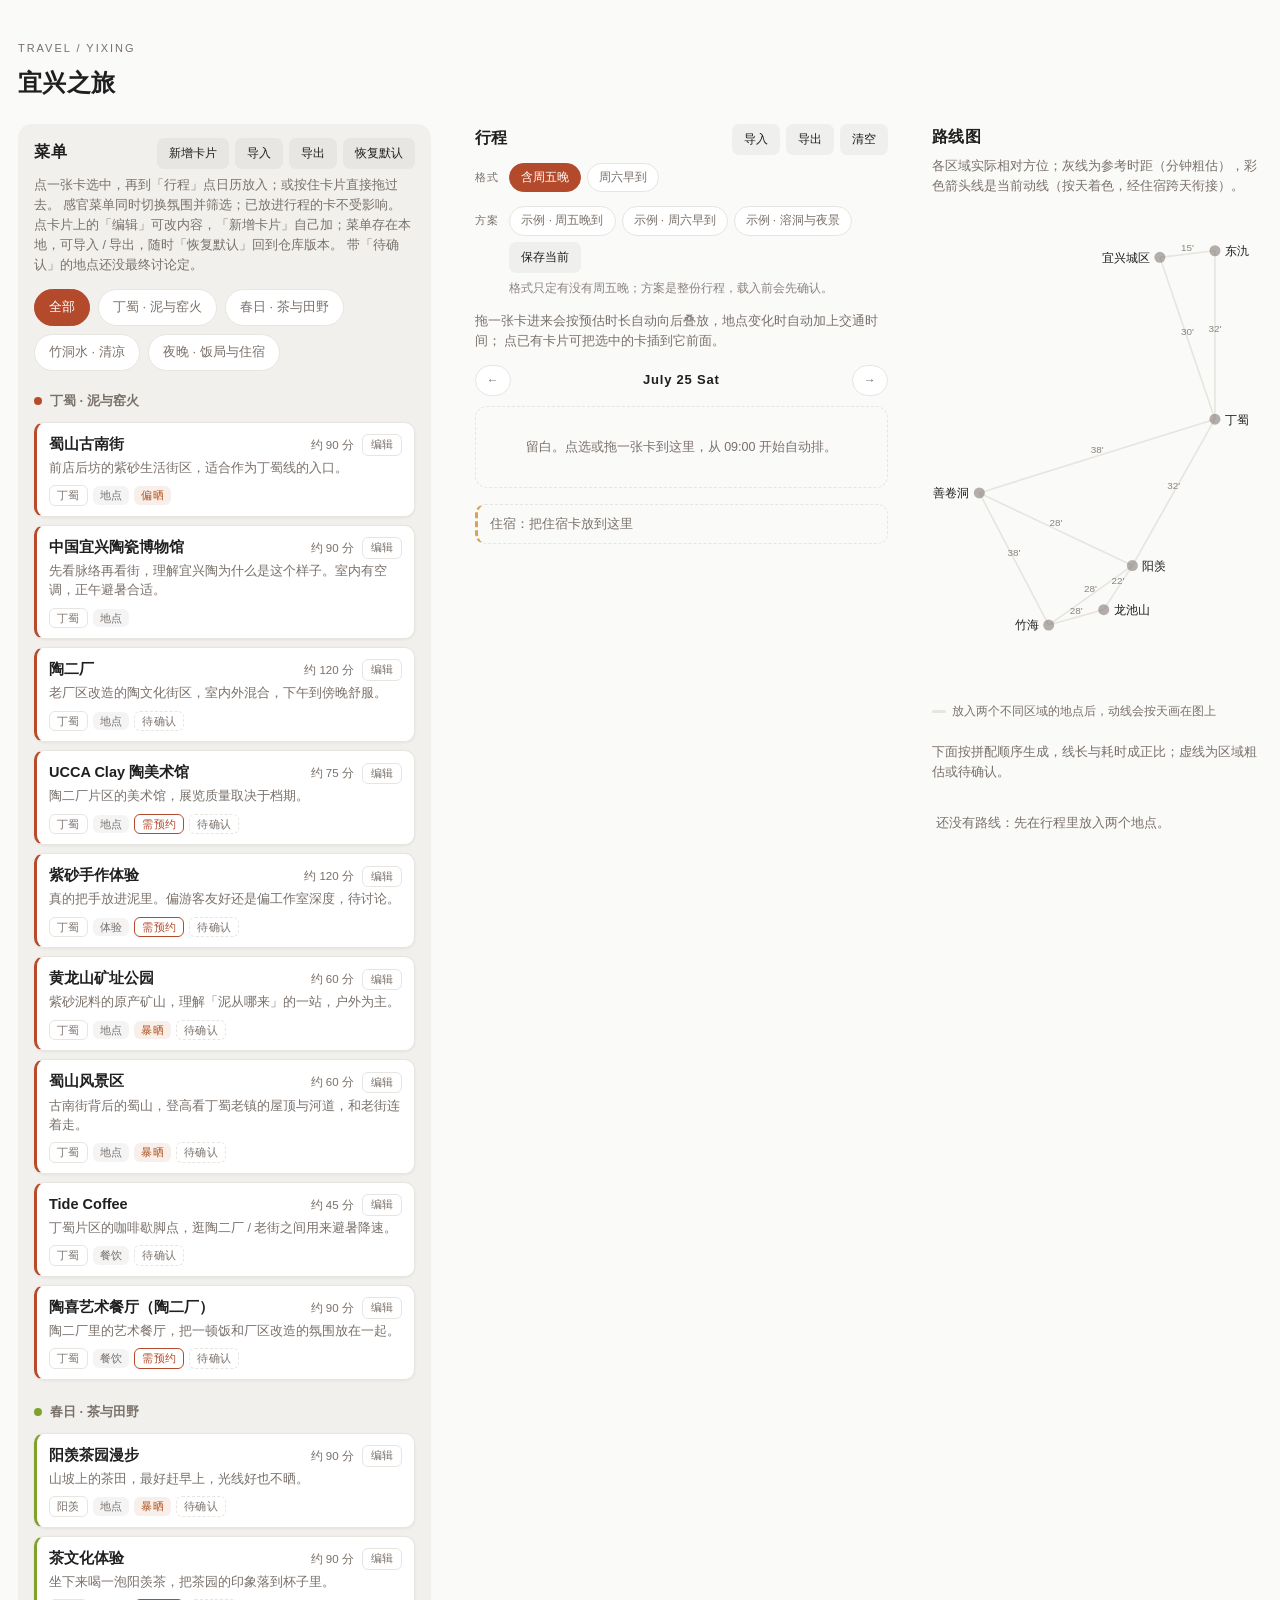
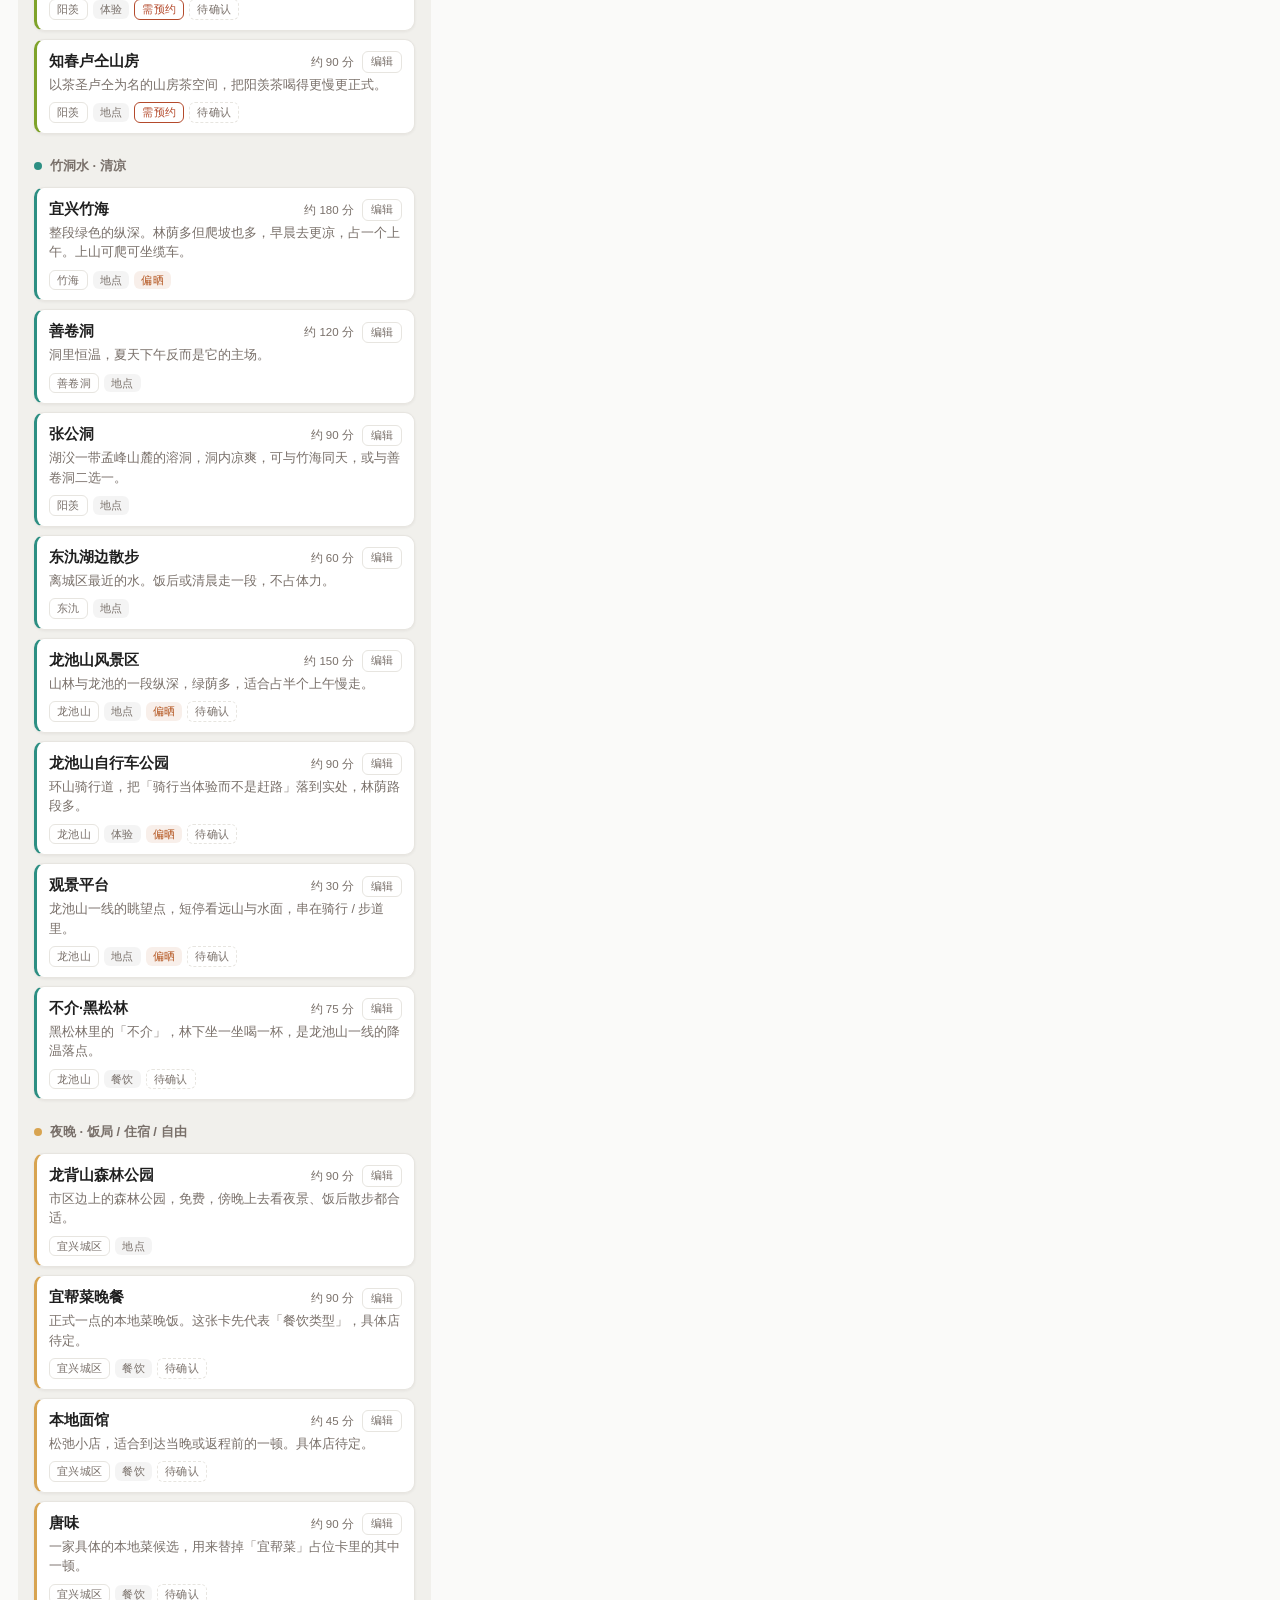
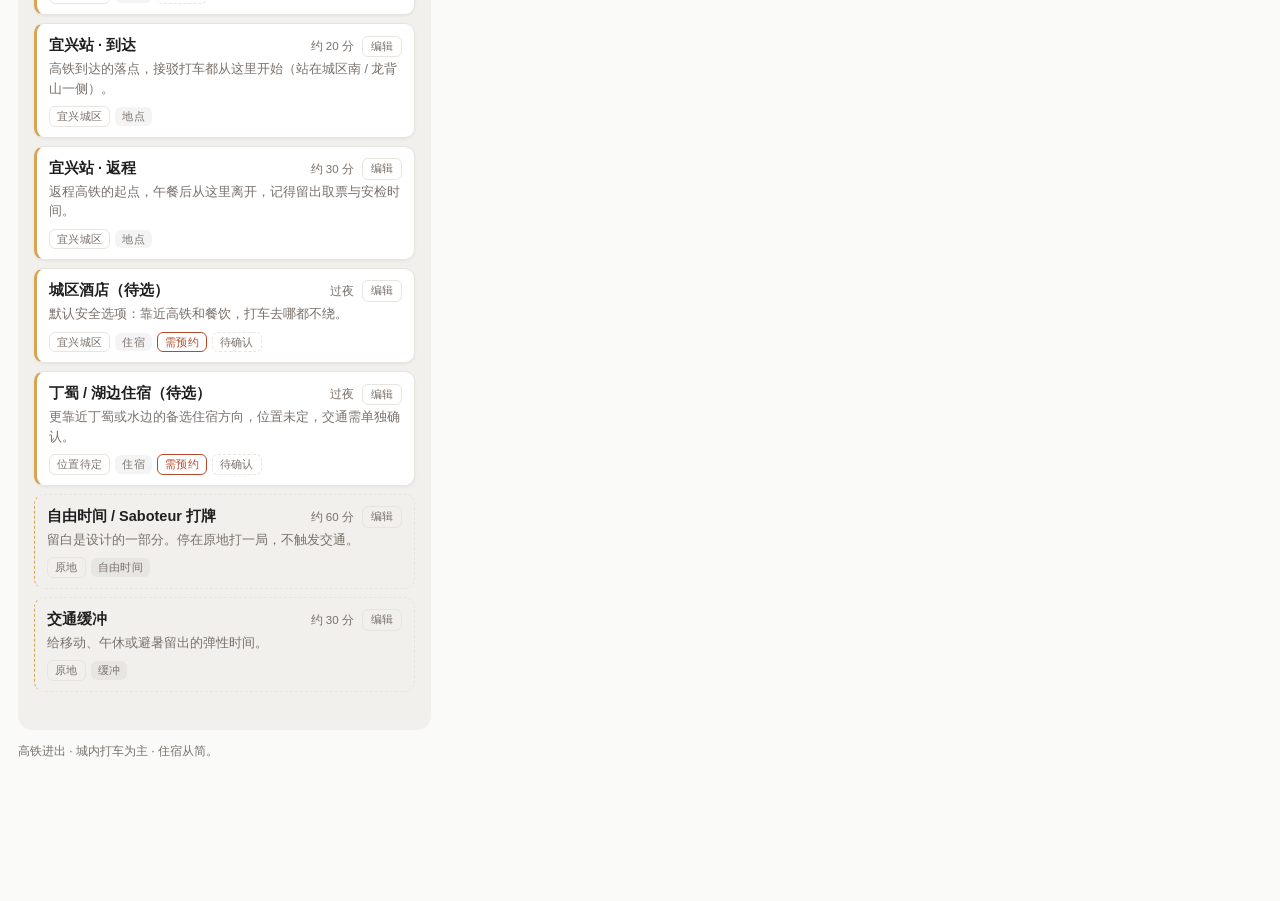
==== commit a9e54b26: "Add place cards, editable menu, and rail bookends Cards & data: - Add candidate cards (黄龙山矿址公园, 蜀山风景" ====
--- a/yixing/index.html
+++ b/yixing/index.html
@@ -5,7 +5,7 @@
 <meta name="viewport" content="width=device-width, initial-scale=1, viewport-fit=cover">
 <title>宜兴之旅</title>
 <meta name="description" content="宜兴四人行的行程拼配工具：自己选卡、自己拼、看看动线顺不顺。">
-<link rel="stylesheet" href="styles.css?v=9">
+<link rel="stylesheet" href="styles.css?v=16">
 </head>
 <body data-view="intro">
 
@@ -43,10 +43,18 @@
   <section id="view-pool" class="view pool-section" aria-label="菜单">
     <div class="section-head">
       <h2>菜单</h2>
+      <div class="plan-actions">
+        <button type="button" id="menu-add-btn" class="ghost-btn action-btn">新增卡片</button>
+        <button type="button" id="menu-import-btn" class="ghost-btn action-btn">导入</button>
+        <button type="button" id="menu-export-btn" class="ghost-btn action-btn">导出</button>
+        <button type="button" id="menu-reset-btn" class="ghost-btn action-btn">恢复默认</button>
+        <input type="file" id="menu-import-file" accept="application/json,.json" hidden>
+      </div>
     </div>
     <p class="section-note">
       点一张卡选中，再到「行程」点日历放入；或按住卡片直接拖过去。
       感官菜单同时切换氛围并筛选；已放进行程的卡不受影响。
+      点卡片上的「编辑」可改内容，「新增卡片」自己加；菜单存在本地，可导入 / 导出，随时「恢复默认」回到仓库版本。
       带「待确认」的地点还没最终讨论定。
     </p>
     <nav class="theme-menu" id="theme-menu" aria-label="感官菜单">
@@ -63,24 +71,26 @@
     <div class="section-head">
       <h2>行程</h2>
       <div class="plan-actions">
-        <button type="button" id="import-btn" class="ghost-btn">导入</button>
-        <button type="button" id="export-btn" class="ghost-btn">导出</button>
-        <button type="button" id="reset-btn" class="ghost-btn">清空</button>
+        <button type="button" id="import-btn" class="ghost-btn action-btn">导入</button>
+        <button type="button" id="export-btn" class="ghost-btn action-btn">导出</button>
+        <button type="button" id="reset-btn" class="ghost-btn action-btn">清空</button>
         <input type="file" id="import-file" accept="application/json,.json" hidden>
       </div>
     </div>
     <div class="template-row">
       <span class="template-label">格式</span>
-      <span id="format-buttons">
+      <span class="template-items" id="format-buttons">
         <button type="button" data-format="fri">含周五晚</button>
         <button type="button" data-format="sat">周六早到</button>
       </span>
     </div>
     <div class="template-row">
       <span class="template-label">方案</span>
-      <span id="preset-buttons"></span>
-      <button type="button" id="save-plan-btn" class="ghost-btn">保存当前</button>
-      <span class="template-note">格式只定有没有周五晚；方案是整份行程，载入前会先确认。</span>
+      <div class="template-items">
+        <span id="preset-buttons"></span>
+        <button type="button" id="save-plan-btn" class="ghost-btn action-btn">保存当前</button>
+        <span class="template-note">格式只定有没有周五晚；方案是整份行程，载入前会先确认。</span>
+      </div>
     </div>
     <p class="section-note">
       拖一张卡进来会按预估时长自动向后叠放，地点变化时自动加上交通时间；
@@ -149,12 +159,55 @@
   </div>
 </div>
 
+<div id="card-overlay" class="overlay" hidden>
+  <div class="overlay-panel overlay-panel--form">
+    <h3 id="card-overlay-title">编辑卡片</h3>
+    <div class="form-grid">
+      <label class="field field--full"><span>标题</span><input type="text" id="cf-title" maxlength="30"></label>
+      <label class="field"><span>类型</span><select id="cf-type"></select></label>
+      <label class="field"><span>主题（分组）</span><select id="cf-theme"></select></label>
+      <label class="field"><span>位置</span><select id="cf-loc"></select></label>
+      <label class="field"><span>时长（分钟）</span><input type="number" id="cf-duration" min="0" max="600" step="15"></label>
+      <label class="field"><span>暑热风险</span><select id="cf-heat"></select></label>
+      <label class="field field--check"><input type="checkbox" id="cf-reservation"> 需预约</label>
+      <fieldset class="field field--full cf-times">
+        <span>适合时段</span>
+        <label><input type="checkbox" value="morning" class="cf-time"> 上午</label>
+        <label><input type="checkbox" value="afternoon" class="cf-time"> 下午</label>
+        <label><input type="checkbox" value="evening" class="cf-time"> 傍晚</label>
+        <label><input type="checkbox" value="night" class="cf-time"> 夜晚</label>
+      </fieldset>
+      <label class="field field--full"><span>标签（顿号或逗号分隔）</span><input type="text" id="cf-tags" placeholder="例：紫砂、老街、散步"></label>
+      <label class="field field--full"><span>简介</span><textarea id="cf-summary" rows="2" maxlength="120"></textarea></label>
+      <label class="field field--check"><input type="checkbox" id="cf-pending"> 待确认（未讨论定）</label>
+    </div>
+    <div class="overlay-actions">
+      <button type="button" class="ghost-btn" id="cf-delete">删除</button>
+      <span class="overlay-actions-spacer"></span>
+      <button type="button" class="ghost-btn" id="cf-cancel">取消</button>
+      <button type="button" class="primary-btn" id="cf-save">保存</button>
+    </div>
+  </div>
+</div>
+
+<div id="menu-import-overlay" class="overlay" hidden>
+  <div class="overlay-panel">
+    <h3>导入菜单</h3>
+    <p id="menu-import-msg" class="section-note"></p>
+    <div class="overlay-actions">
+      <button type="button" class="ghost-btn" id="menu-import-cancel">取消</button>
+      <button type="button" class="ghost-btn" id="menu-import-merge">合并追加</button>
+      <button type="button" class="primary-btn" id="menu-import-replace">整体替换</button>
+    </div>
+  </div>
+</div>
+
 <!-- 数据/逻辑文件带版本参数防缓存；改动这些文件时把 v 一起加一 -->
-<script src="data/places.js?v=9"></script>
-<script src="data/transport-edges.js?v=9"></script>
-<script src="data/blocked-edges.js?v=9"></script>
-<script src="data/presets.js?v=9"></script>
-<script src="data/region-times.js?v=9"></script>
-<script src="app.js?v=9"></script>
+<script src="data/places.js?v=16"></script>
+<script src="data/transport-edges.js?v=16"></script>
+<script src="data/blocked-edges.js?v=16"></script>
+<script src="data/presets.js?v=16"></script>
+<script src="data/region-times.js?v=16"></script>
+<script src="app.js?v=16"></script>
 </body>
 </html>
--- a/yixing/styles.css
+++ b/yixing/styles.css
@@ -475,23 +475,39 @@
 
 .plan-actions button:hover, .ghost-btn:hover { border-color: var(--accent); color: var(--accent); }
 
+/* 动作按钮（导入/导出/清空/新增/恢复默认/保存当前）：与模板/方案的“可选项药丸”区分开 —— 方角、实底、深字 */
+.action-btn,
+.plan-actions .action-btn {
+  border-radius: 7px;
+  border: 1px solid transparent;
+  background: var(--chip-bg);
+  color: var(--text);
+  font-weight: 500;
+}
+.action-btn:hover,
+.plan-actions .action-btn:hover { border-color: var(--accent); color: var(--accent); background: var(--chip-bg); }
+
 /* 模板行：preset 是起点不是答案，放在行程标题下、用小字说明 */
 .template-row {
   display: flex;
-  align-items: center;
-  flex-wrap: wrap;
-  gap: 6px;
+  align-items: flex-start;
+  flex-wrap: nowrap;
+  gap: 10px;
   margin: 8px 0 14px;
 }
 
 .template-label {
+  flex: 0 0 auto;
+  padding-top: 6px;   /* 与右侧药丸首行文字对齐 */
   font-size: 11px;
   letter-spacing: 0.12em;
   color: var(--muted);
 }
 
-.template-row #preset-buttons,
-.template-row #format-buttons { display: inline-flex; flex-wrap: wrap; gap: 6px; align-items: center; }
+/* 标签右侧的内容列：药丸只在这一列里换行，不会跑到“格式/方案”字样正下方 */
+.template-items { flex: 1 1 auto; min-width: 0; display: flex; flex-wrap: wrap; gap: 6px; align-items: center; }
+
+.template-row #preset-buttons { display: inline-flex; flex-wrap: wrap; gap: 6px; align-items: center; }
 
 .template-row #preset-buttons button,
 .template-row #format-buttons button {
@@ -855,6 +871,9 @@
 .primary-btn:hover { opacity: 0.88; }
 [data-theme="night"] .primary-btn { color: #181715; }
 
+/* 简介里的「开始拼」和上面的步骤列表留出呼吸空间 */
+.view-intro .primary-btn { margin-top: 22px; }
+
 /* ---------- 底部 tab 栏（移动端） ---------- */
 
 .tab-bar {
@@ -1009,6 +1028,65 @@
   justify-content: flex-end;
   gap: 8px;
 }
+
+.overlay-actions-spacer { flex: 1; }
+
+/* 卡片编辑表单 */
+.overlay-panel--form { max-width: 440px; }
+
+.form-grid {
+  display: grid;
+  grid-template-columns: 1fr 1fr;
+  gap: 10px 12px;
+  max-height: 62vh;
+  overflow-y: auto;
+}
+
+.field { display: flex; flex-direction: column; gap: 4px; }
+.field--full { grid-column: 1 / -1; }
+.field > span { font-size: 11.5px; color: var(--muted); }
+
+.field select,
+.field input,
+.field textarea {
+  font: inherit;
+  padding: 8px 10px;
+  border: 1px solid var(--line);
+  border-radius: 8px;
+  background: var(--bg);
+  color: inherit;
+}
+
+.field select:focus,
+.field input:focus,
+.field textarea:focus {
+  outline: 2px solid var(--accent);
+  border-color: var(--accent);
+}
+
+.field textarea { resize: vertical; }
+
+.field--check { flex-direction: row; align-items: center; gap: 6px; font-size: 13px; }
+.field--check input { width: auto; }
+
+.cf-times { border: 0; padding: 0; margin: 0; display: flex; flex-wrap: wrap; gap: 4px 14px; align-items: center; }
+.cf-times > span { flex: 1 0 100%; }
+.cf-times label { display: inline-flex; align-items: center; gap: 4px; font-size: 13px; }
+
+/* 卡片上的编辑入口 */
+.card-top-right { display: flex; align-items: center; gap: 8px; flex: 0 0 auto; }
+
+.card-edit-btn {
+  font: inherit;
+  font-size: 11px;
+  color: var(--muted);
+  background: none;
+  border: 1px solid var(--line);
+  border-radius: 6px;
+  padding: 1px 8px;
+  cursor: pointer;
+}
+.card-edit-btn:hover { border-color: var(--accent); color: var(--accent); }
 
 /* 选卡后飞向底部悬置区的影子 */
 .fly-ghost {
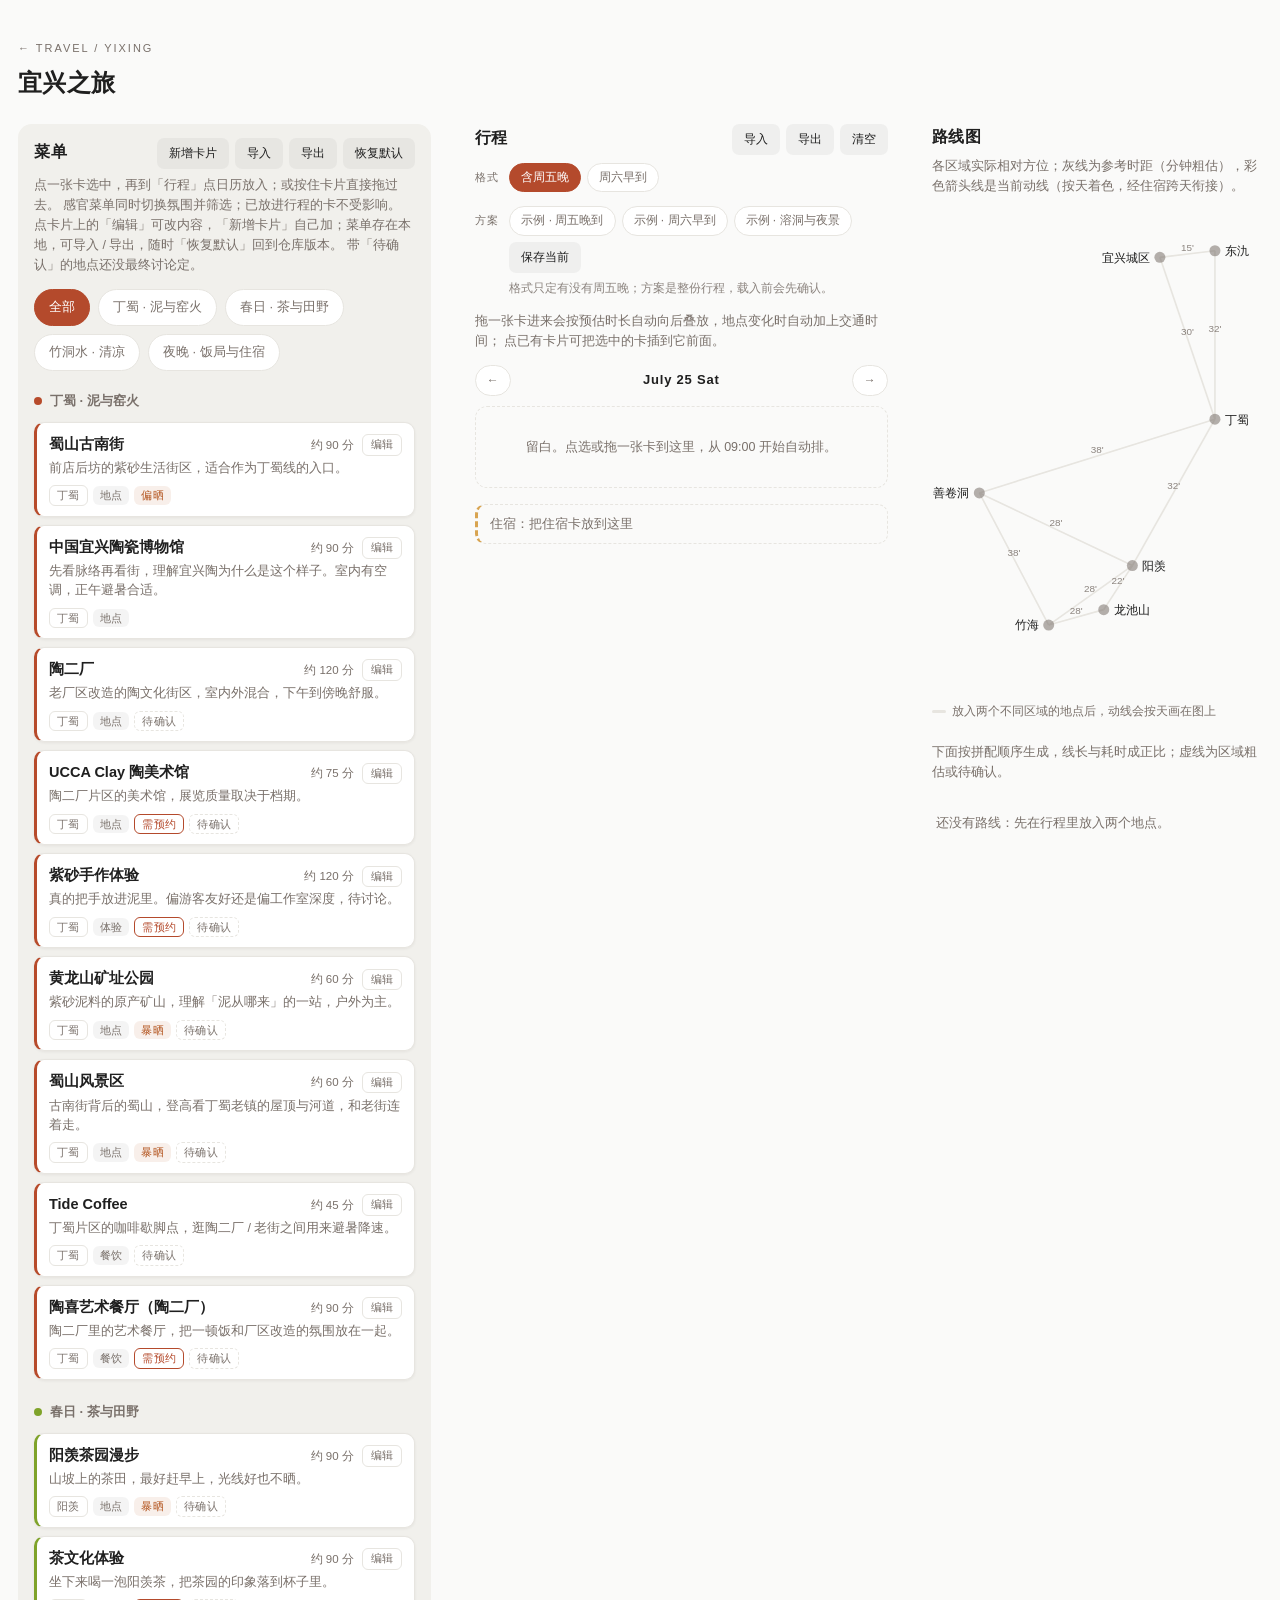
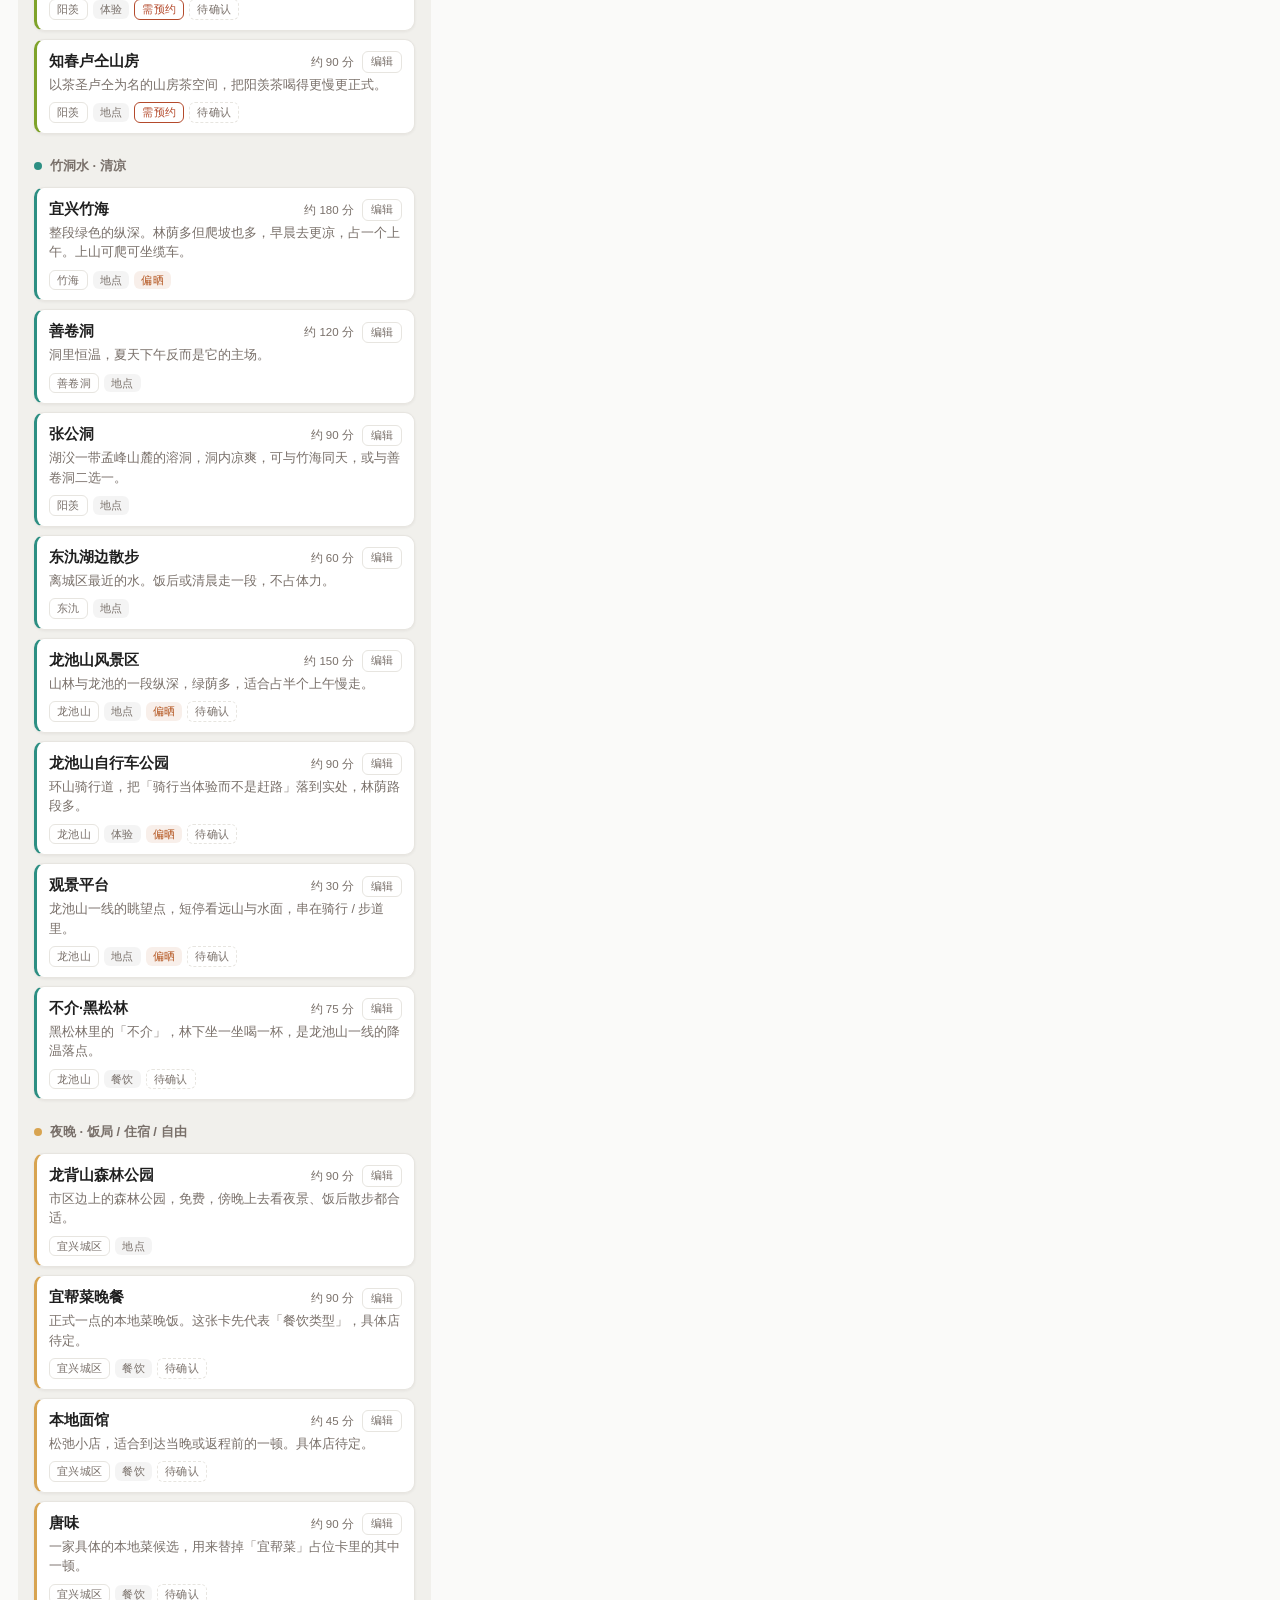
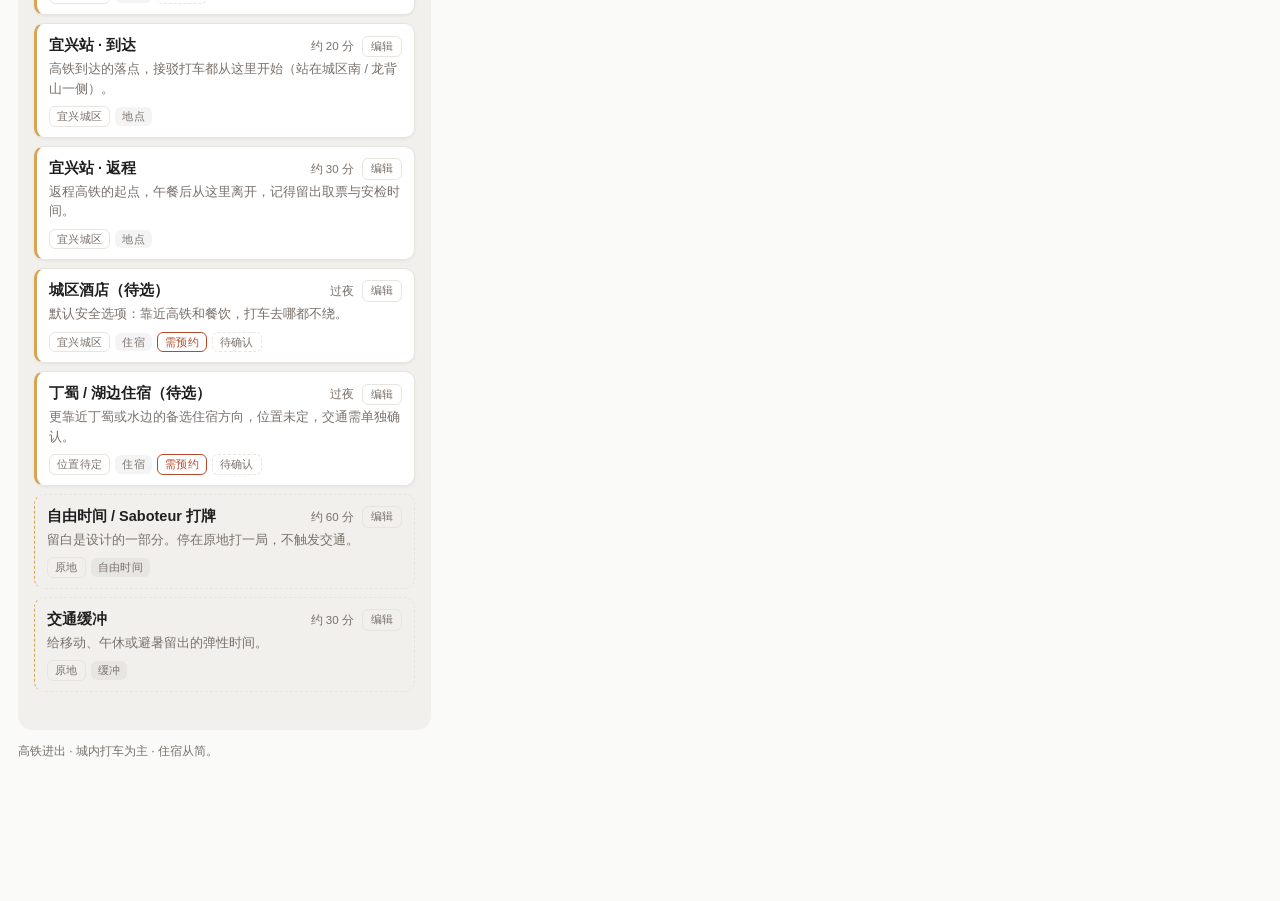
==== commit 0b05b6bd: "Soften 夜晚 theme, fix card-form layout, add back link - 夜晚 theme: replace near-black (#181715) with a" ====
--- a/yixing/index.html
+++ b/yixing/index.html
@@ -5,13 +5,13 @@
 <meta name="viewport" content="width=device-width, initial-scale=1, viewport-fit=cover">
 <title>宜兴之旅</title>
 <meta name="description" content="宜兴四人行的行程拼配工具：自己选卡、自己拼、看看动线顺不顺。">
-<link rel="stylesheet" href="styles.css?v=16">
+<link rel="stylesheet" href="styles.css?v=18">
 </head>
 <body data-view="intro">
 
 <header class="site-header">
   <div class="container">
-    <p class="kicker">travel / yixing</p>
+    <p class="kicker"><a href="../" class="kicker-link">← travel</a> / yixing</p>
     <h1>宜兴之旅</h1>
   </div>
 </header>
@@ -168,15 +168,17 @@
       <label class="field"><span>主题（分组）</span><select id="cf-theme"></select></label>
       <label class="field"><span>位置</span><select id="cf-loc"></select></label>
       <label class="field"><span>时长（分钟）</span><input type="number" id="cf-duration" min="0" max="600" step="15"></label>
+      <div class="field field--full cf-times" role="group" aria-label="适合时段">
+        <span>适合时段</span>
+        <div class="cf-times-opts">
+          <label><input type="checkbox" value="morning" class="cf-time"> 上午</label>
+          <label><input type="checkbox" value="afternoon" class="cf-time"> 下午</label>
+          <label><input type="checkbox" value="evening" class="cf-time"> 傍晚</label>
+          <label><input type="checkbox" value="night" class="cf-time"> 夜晚</label>
+        </div>
+      </div>
       <label class="field"><span>暑热风险</span><select id="cf-heat"></select></label>
       <label class="field field--check"><input type="checkbox" id="cf-reservation"> 需预约</label>
-      <fieldset class="field field--full cf-times">
-        <span>适合时段</span>
-        <label><input type="checkbox" value="morning" class="cf-time"> 上午</label>
-        <label><input type="checkbox" value="afternoon" class="cf-time"> 下午</label>
-        <label><input type="checkbox" value="evening" class="cf-time"> 傍晚</label>
-        <label><input type="checkbox" value="night" class="cf-time"> 夜晚</label>
-      </fieldset>
       <label class="field field--full"><span>标签（顿号或逗号分隔）</span><input type="text" id="cf-tags" placeholder="例：紫砂、老街、散步"></label>
       <label class="field field--full"><span>简介</span><textarea id="cf-summary" rows="2" maxlength="120"></textarea></label>
       <label class="field field--check"><input type="checkbox" id="cf-pending"> 待确认（未讨论定）</label>
@@ -203,11 +205,11 @@
 </div>
 
 <!-- 数据/逻辑文件带版本参数防缓存；改动这些文件时把 v 一起加一 -->
-<script src="data/places.js?v=16"></script>
-<script src="data/transport-edges.js?v=16"></script>
-<script src="data/blocked-edges.js?v=16"></script>
-<script src="data/presets.js?v=16"></script>
-<script src="data/region-times.js?v=16"></script>
-<script src="app.js?v=16"></script>
+<script src="data/places.js?v=18"></script>
+<script src="data/transport-edges.js?v=18"></script>
+<script src="data/blocked-edges.js?v=18"></script>
+<script src="data/presets.js?v=18"></script>
+<script src="data/region-times.js?v=18"></script>
+<script src="app.js?v=18"></script>
 </body>
 </html>
--- a/yixing/styles.css
+++ b/yixing/styles.css
@@ -51,16 +51,16 @@
 }
 
 [data-theme="night"] {
-  --bg: #181715;
-  --text: #f4efe7;
-  --accent: #d8a451;
-  --surface: #221f1b;
-  --muted: #a2947f;
-  --line: #383329;
-  --chip-bg: rgba(255, 255, 255, 0.07);
+  --bg: #2c2620;          /* 暖夜灰而非近黑：降低与其余素色页面的对比 */
+  --text: #e7ddcd;        /* 文字调暗一档，减小刺眼的高对比 */
+  --accent: #cf9a4b;
+  --surface: #37302a;
+  --muted: #a1927c;
+  --line: #453d33;
+  --chip-bg: rgba(255, 255, 255, 0.06);
   --warn: #e0904f;
   --warn-bg: rgba(224, 144, 79, 0.14);
-  --shadow: 0 1px 3px rgba(0, 0, 0, 0.4);
+  --shadow: 0 1px 3px rgba(0, 0, 0, 0.28);
 }
 
 /* 卡片固定主题色映射 */
@@ -117,6 +117,9 @@
   text-transform: uppercase;
   color: var(--muted);
 }
+
+.kicker-link { color: inherit; text-decoration: none; transition: color 0.2s ease; }
+.kicker-link:hover, .kicker-link:focus-visible { color: var(--accent); }
 
 .site-header h1 { font-size: 24px; letter-spacing: 0.02em; }
 
@@ -1069,9 +1072,10 @@
 .field--check { flex-direction: row; align-items: center; gap: 6px; font-size: 13px; }
 .field--check input { width: auto; }
 
-.cf-times { border: 0; padding: 0; margin: 0; display: flex; flex-wrap: wrap; gap: 4px 14px; align-items: center; }
-.cf-times > span { flex: 1 0 100%; }
-.cf-times label { display: inline-flex; align-items: center; gap: 4px; font-size: 13px; }
+/* 适合时段：沿用 .field 的“标签在上”竖排，勾选项自己横排一行 */
+.cf-times-opts { display: flex; flex-wrap: wrap; gap: 6px 16px; }
+.cf-times-opts label { display: inline-flex; align-items: center; gap: 5px; font-size: 13px; }
+.cf-times-opts input { width: auto; }
 
 /* 卡片上的编辑入口 */
 .card-top-right { display: flex; align-items: center; gap: 8px; flex: 0 0 auto; }
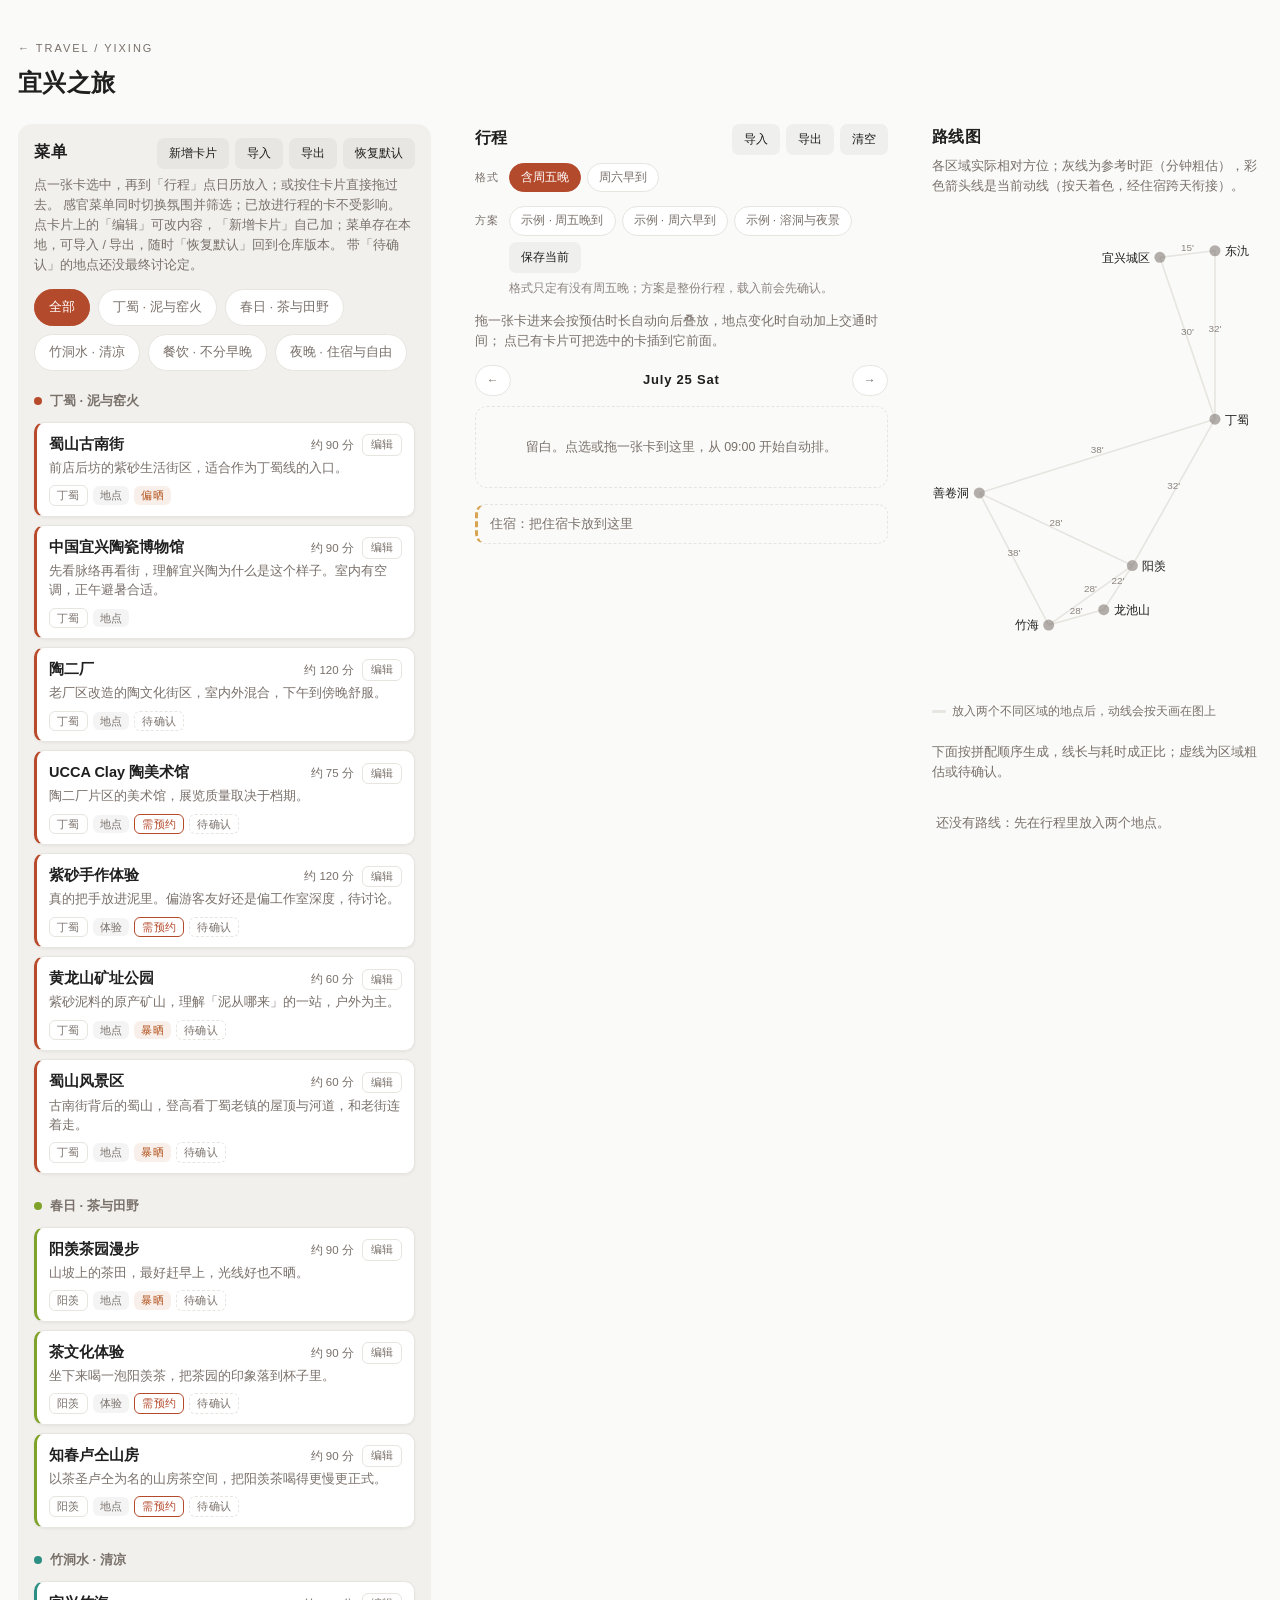
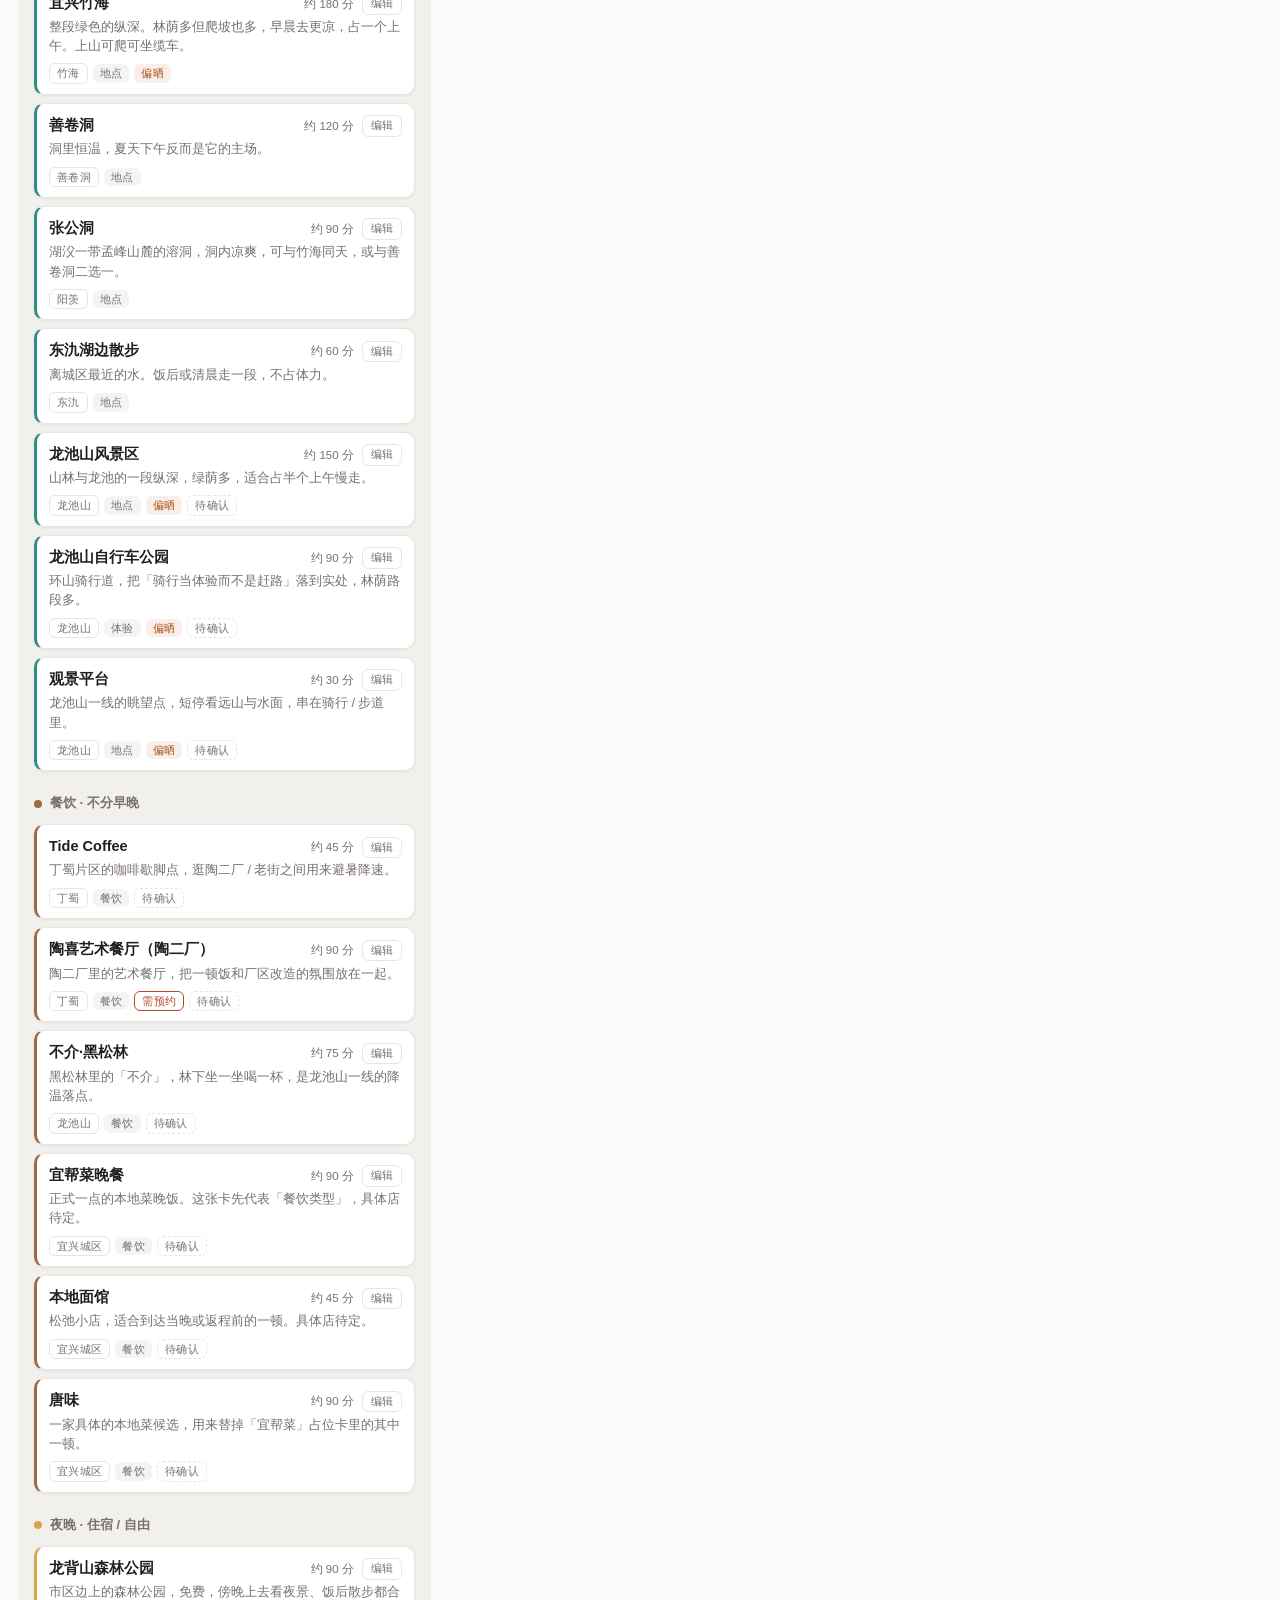
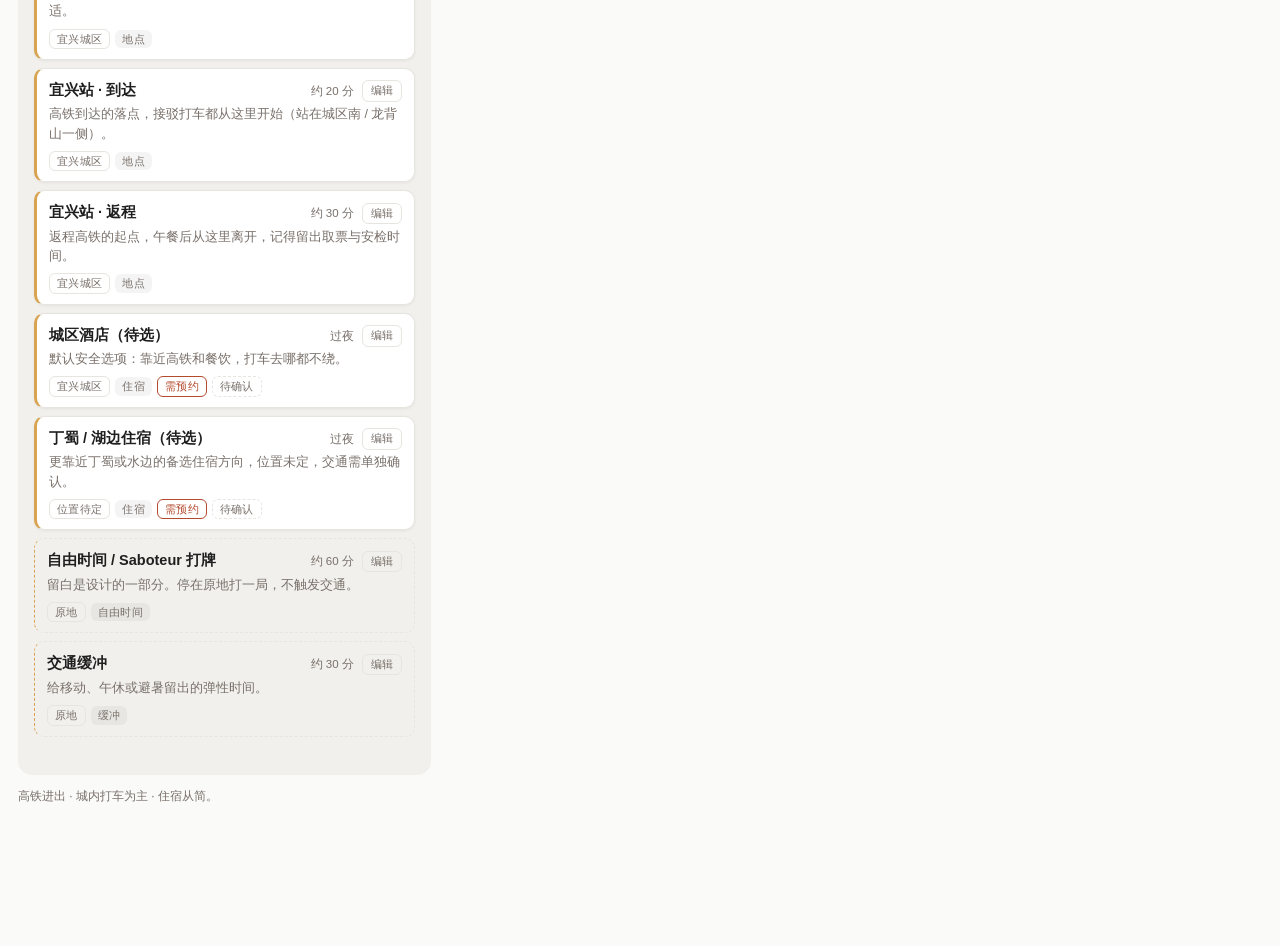
==== commit 0c12ecd1: "Split 餐饮 into its own category, out of 夜晚 Food isn't tied to time-of-day, so it shouldn't live under" ====
--- a/yixing/index.html
+++ b/yixing/index.html
@@ -5,7 +5,7 @@
 <meta name="viewport" content="width=device-width, initial-scale=1, viewport-fit=cover">
 <title>宜兴之旅</title>
 <meta name="description" content="宜兴四人行的行程拼配工具：自己选卡、自己拼、看看动线顺不顺。">
-<link rel="stylesheet" href="styles.css?v=18">
+<link rel="stylesheet" href="styles.css?v=20">
 </head>
 <body data-view="intro">
 
@@ -28,7 +28,7 @@
       <li data-card-theme="dingshu" data-theme-go="dingshu"><strong>丁蜀 · 泥与窑火</strong>紫砂、老街、窑坊</li>
       <li data-card-theme="spring" data-theme-go="spring"><strong>春日 · 茶与田野</strong>阳羡茶、茶园、山坡</li>
       <li data-card-theme="bamboo-water" data-theme-go="bamboo-water"><strong>竹洞水 · 清凉</strong>竹海、溶洞、湖边</li>
-      <li data-card-theme="night" data-theme-go="night"><strong>夜晚 · 饭局与住宿</strong>本地菜、夜茶、住宿</li>
+      <li data-card-theme="night" data-theme-go="night"><strong>夜晚 · 住宿与留白</strong>住宿、夜色、打牌</li>
     </ul>
 
     <h2>怎么用</h2>
@@ -62,7 +62,8 @@
       <button type="button" data-theme-btn="dingshu">丁蜀 · 泥与窑火</button>
       <button type="button" data-theme-btn="spring">春日 · 茶与田野</button>
       <button type="button" data-theme-btn="bamboo-water">竹洞水 · 清凉</button>
-      <button type="button" data-theme-btn="night">夜晚 · 饭局与住宿</button>
+      <button type="button" data-theme-btn="food">餐饮 · 不分早晚</button>
+      <button type="button" data-theme-btn="night">夜晚 · 住宿与自由</button>
     </nav>
     <div id="card-pool"></div>
   </section>
@@ -205,11 +206,11 @@
 </div>
 
 <!-- 数据/逻辑文件带版本参数防缓存；改动这些文件时把 v 一起加一 -->
-<script src="data/places.js?v=18"></script>
-<script src="data/transport-edges.js?v=18"></script>
-<script src="data/blocked-edges.js?v=18"></script>
-<script src="data/presets.js?v=18"></script>
-<script src="data/region-times.js?v=18"></script>
-<script src="app.js?v=18"></script>
+<script src="data/places.js?v=20"></script>
+<script src="data/transport-edges.js?v=20"></script>
+<script src="data/blocked-edges.js?v=20"></script>
+<script src="data/presets.js?v=20"></script>
+<script src="data/region-times.js?v=20"></script>
+<script src="app.js?v=20"></script>
 </body>
 </html>
--- a/yixing/styles.css
+++ b/yixing/styles.css
@@ -8,6 +8,7 @@
   --c-dingshu: #b74b2b;
   --c-spring: #7fa32a;
   --c-bamboo: #2d8f83;
+  --c-food: #9d6b43;
   --c-night: #d8a451;
 
   /* 素色基调（近白） */
@@ -50,6 +51,15 @@
   --line: #d6e5e0;
 }
 
+[data-theme="food"] {
+  --bg: #f4ede2;
+  --text: #2a2118;
+  --accent: #9a6437;
+  --surface: #fbf6ee;
+  --muted: #86745e;
+  --line: #e8dcc9;
+}
+
 [data-theme="night"] {
   --bg: #2c2620;          /* 暖夜灰而非近黑：降低与其余素色页面的对比 */
   --text: #e7ddcd;        /* 文字调暗一档，减小刺眼的高对比 */
@@ -67,6 +77,7 @@
 [data-card-theme="dingshu"] { --card-accent: var(--c-dingshu); }
 [data-card-theme="spring"] { --card-accent: var(--c-spring); }
 [data-card-theme="bamboo-water"] { --card-accent: var(--c-bamboo); }
+[data-card-theme="food"] { --card-accent: var(--c-food); }
 [data-card-theme="night"] { --card-accent: var(--c-night); }
 
 /* ---------- 基础 ---------- */
@@ -643,6 +654,25 @@
 .region-legend--d1::before { background: var(--c-dingshu); }
 .region-legend--d2::before { background: var(--c-bamboo); }
 .region-legend--d3::before { background: var(--c-night); }
+
+/* 悬浮某天图例：突出当天动线、淡化其余（桌面增强；触屏无 hover，不受影响） */
+.region-route, .region-arrow, .region-legend-item { transition: opacity 0.15s ease; }
+.region-legend-item[data-hi-day] { cursor: default; }
+.region-overview[data-hi] .region-route,
+.region-overview[data-hi] .region-arrow { opacity: 0.12; }
+.region-overview[data-hi] .region-legend-item { opacity: 0.4; }
+.region-overview[data-hi="arrival"] .region-route--arrival,
+.region-overview[data-hi="arrival"] .region-arrow--arrival,
+.region-overview[data-hi="arrival"] .region-legend--arrival,
+.region-overview[data-hi="d1"] .region-route--d1,
+.region-overview[data-hi="d1"] .region-arrow--d1,
+.region-overview[data-hi="d1"] .region-legend--d1,
+.region-overview[data-hi="d2"] .region-route--d2,
+.region-overview[data-hi="d2"] .region-arrow--d2,
+.region-overview[data-hi="d2"] .region-legend--d2,
+.region-overview[data-hi="d3"] .region-route--d3,
+.region-overview[data-hi="d3"] .region-arrow--d3,
+.region-overview[data-hi="d3"] .region-legend--d3 { opacity: 1; }
 
 /* ---------- 路线图（普通 HTML，flex column） ---------- */
 
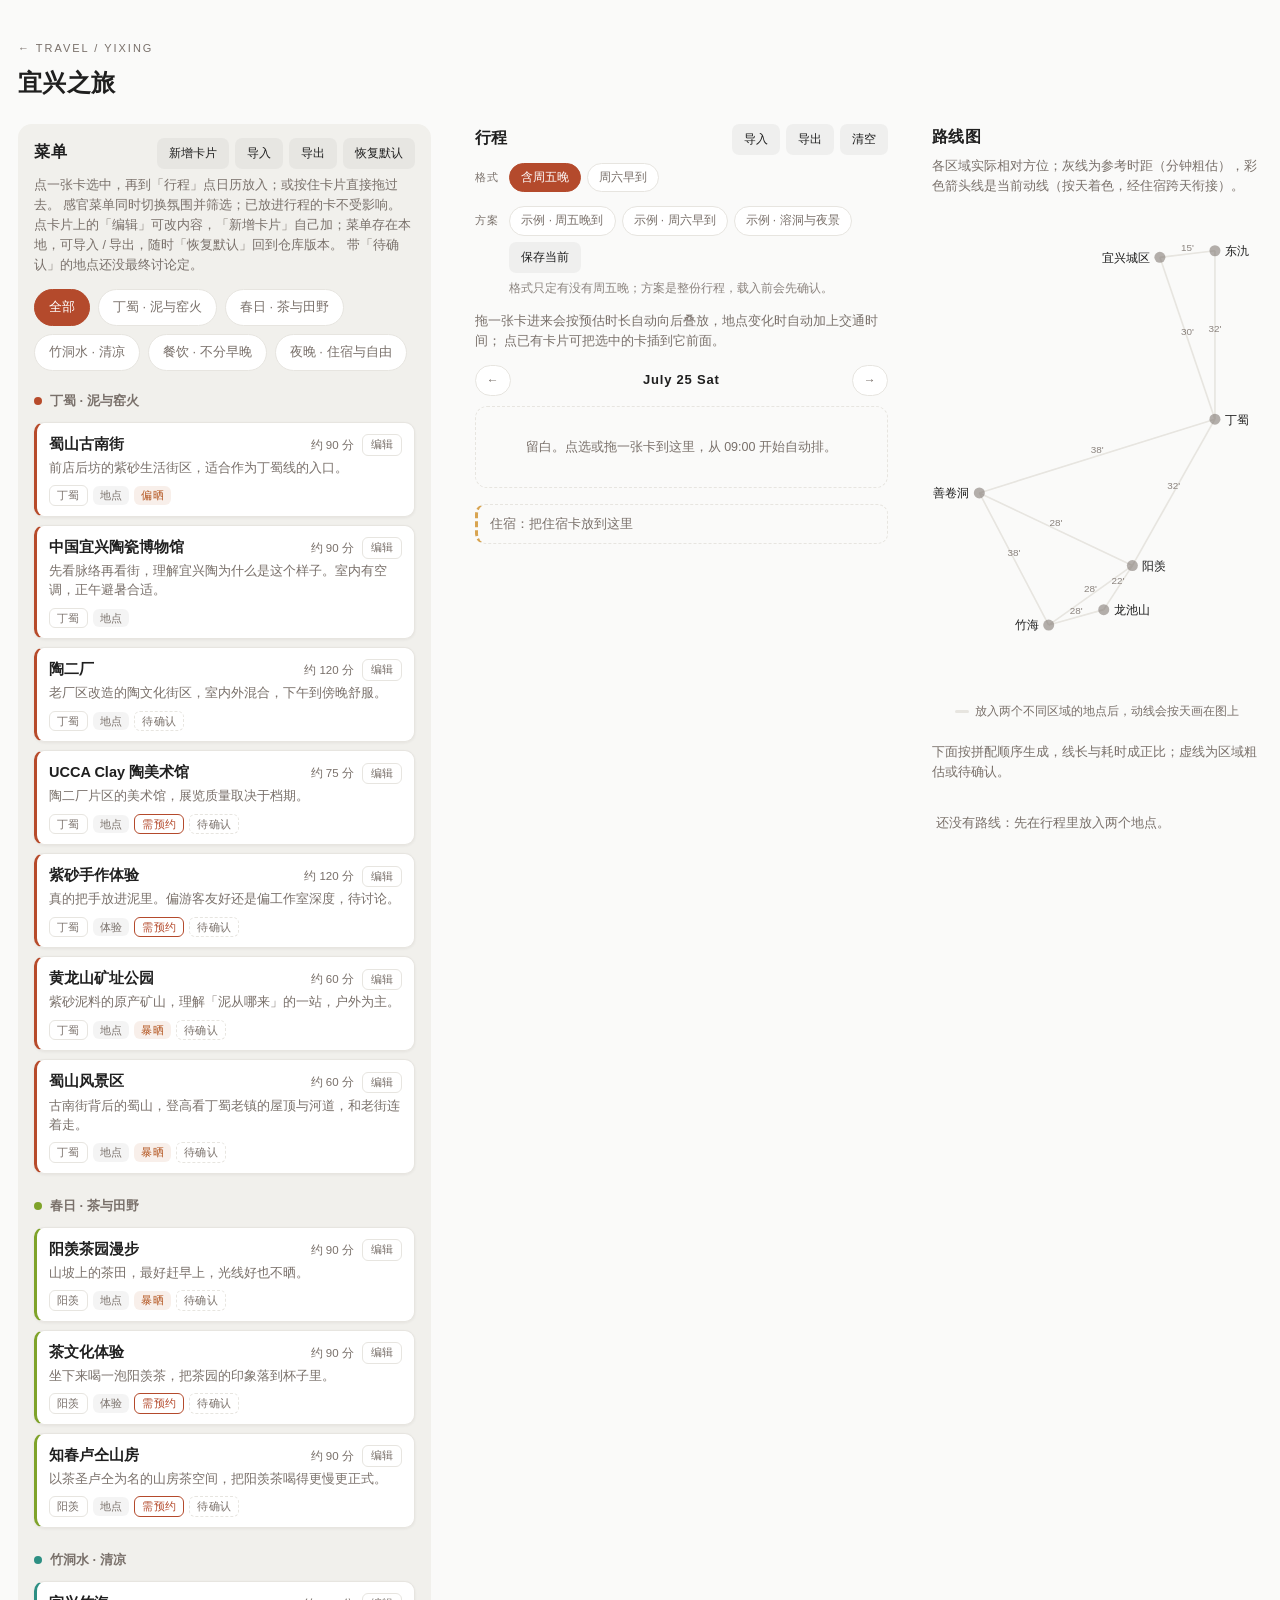
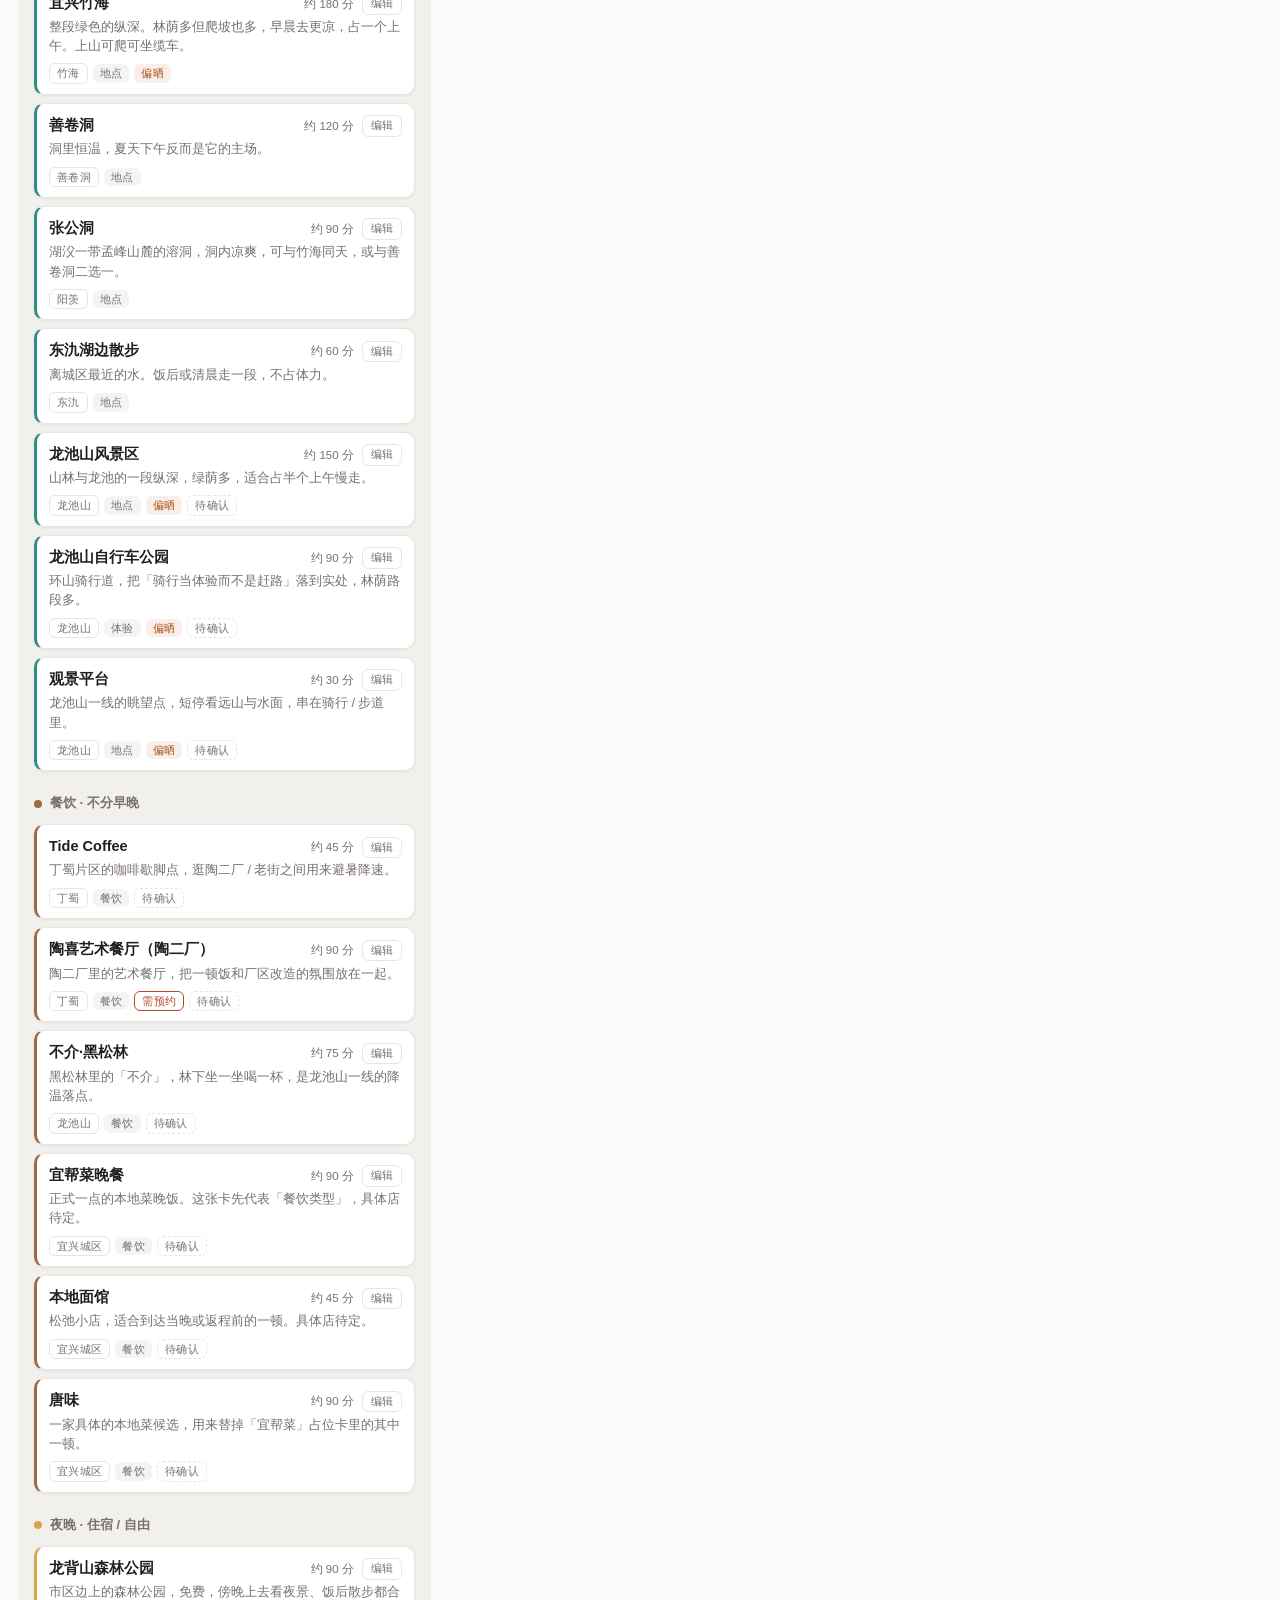
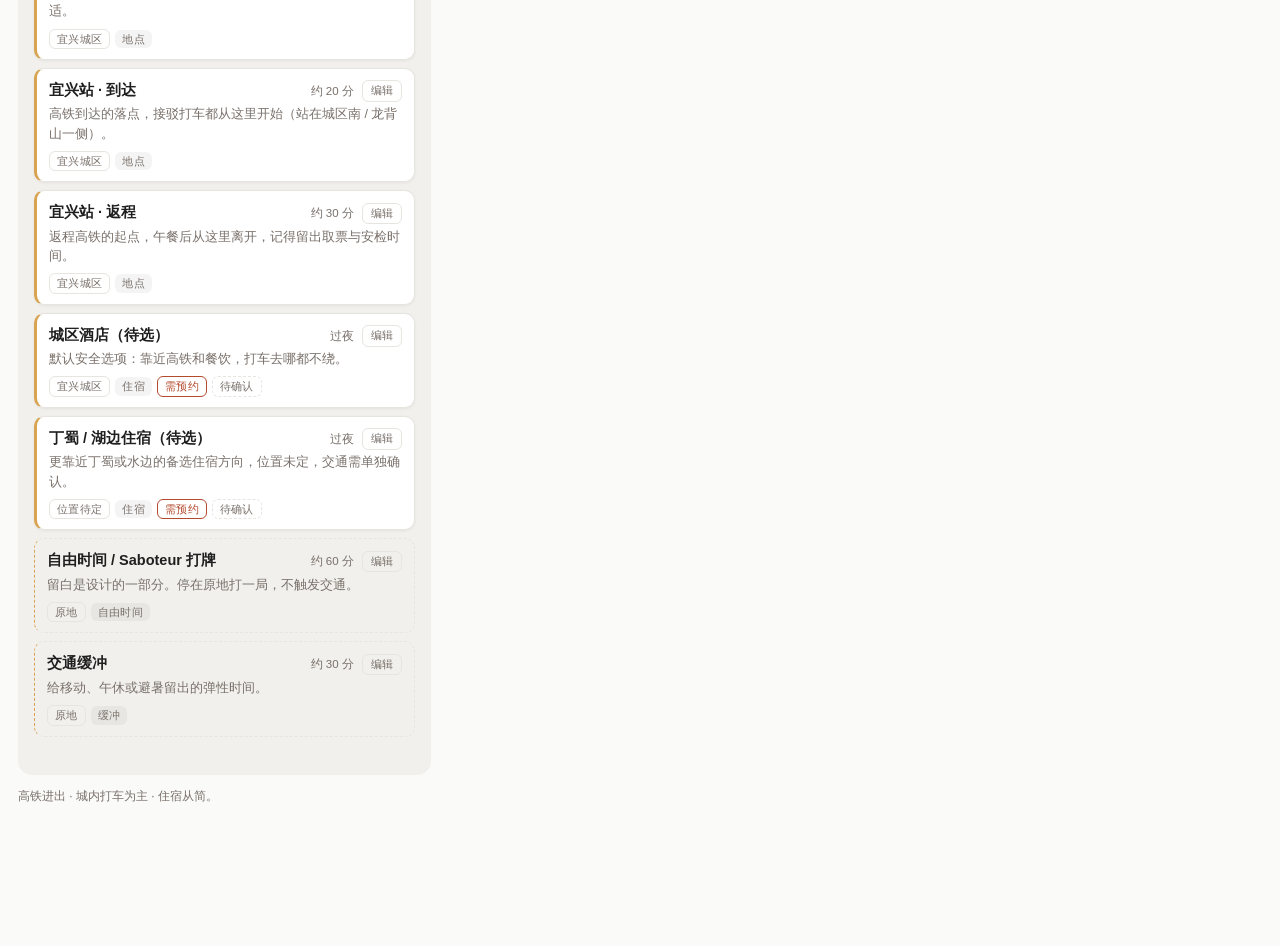
==== commit c01b7655: "Center the 路线图 color legend Co-Authored-By: Claude Opus 4.8 <noreply@anthropic.com>" ====
--- a/yixing/index.html
+++ b/yixing/index.html
@@ -5,7 +5,7 @@
 <meta name="viewport" content="width=device-width, initial-scale=1, viewport-fit=cover">
 <title>宜兴之旅</title>
 <meta name="description" content="宜兴四人行的行程拼配工具：自己选卡、自己拼、看看动线顺不顺。">
-<link rel="stylesheet" href="styles.css?v=20">
+<link rel="stylesheet" href="styles.css?v=21">
 </head>
 <body data-view="intro">
 
@@ -206,11 +206,11 @@
 </div>
 
 <!-- 数据/逻辑文件带版本参数防缓存；改动这些文件时把 v 一起加一 -->
-<script src="data/places.js?v=20"></script>
-<script src="data/transport-edges.js?v=20"></script>
-<script src="data/blocked-edges.js?v=20"></script>
-<script src="data/presets.js?v=20"></script>
-<script src="data/region-times.js?v=20"></script>
-<script src="app.js?v=20"></script>
+<script src="data/places.js?v=21"></script>
+<script src="data/transport-edges.js?v=21"></script>
+<script src="data/blocked-edges.js?v=21"></script>
+<script src="data/presets.js?v=21"></script>
+<script src="data/region-times.js?v=21"></script>
+<script src="app.js?v=21"></script>
 </body>
 </html>
--- a/yixing/styles.css
+++ b/yixing/styles.css
@@ -635,6 +635,7 @@
 .region-legend {
   display: flex;
   flex-wrap: wrap;
+  justify-content: center;
   gap: 12px;
   margin: 8px 0 0;
   font-size: 11.5px;
